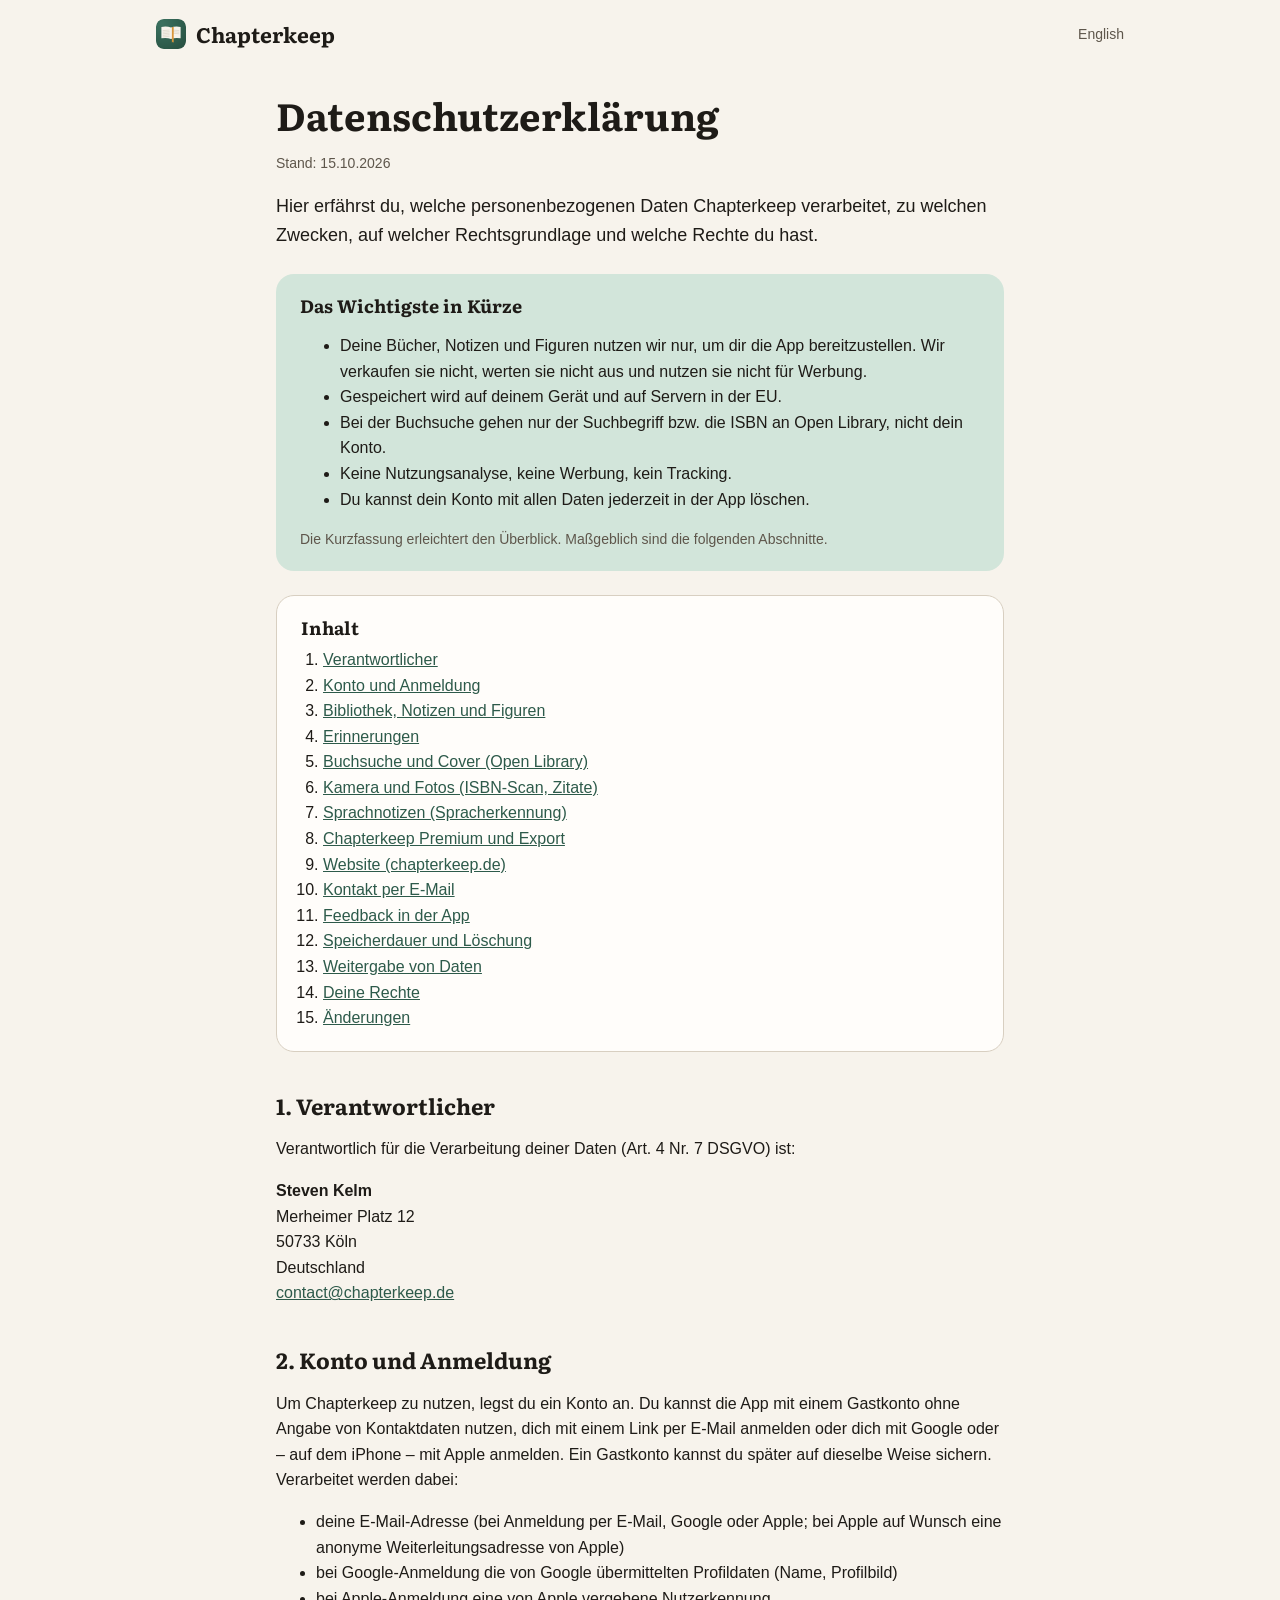
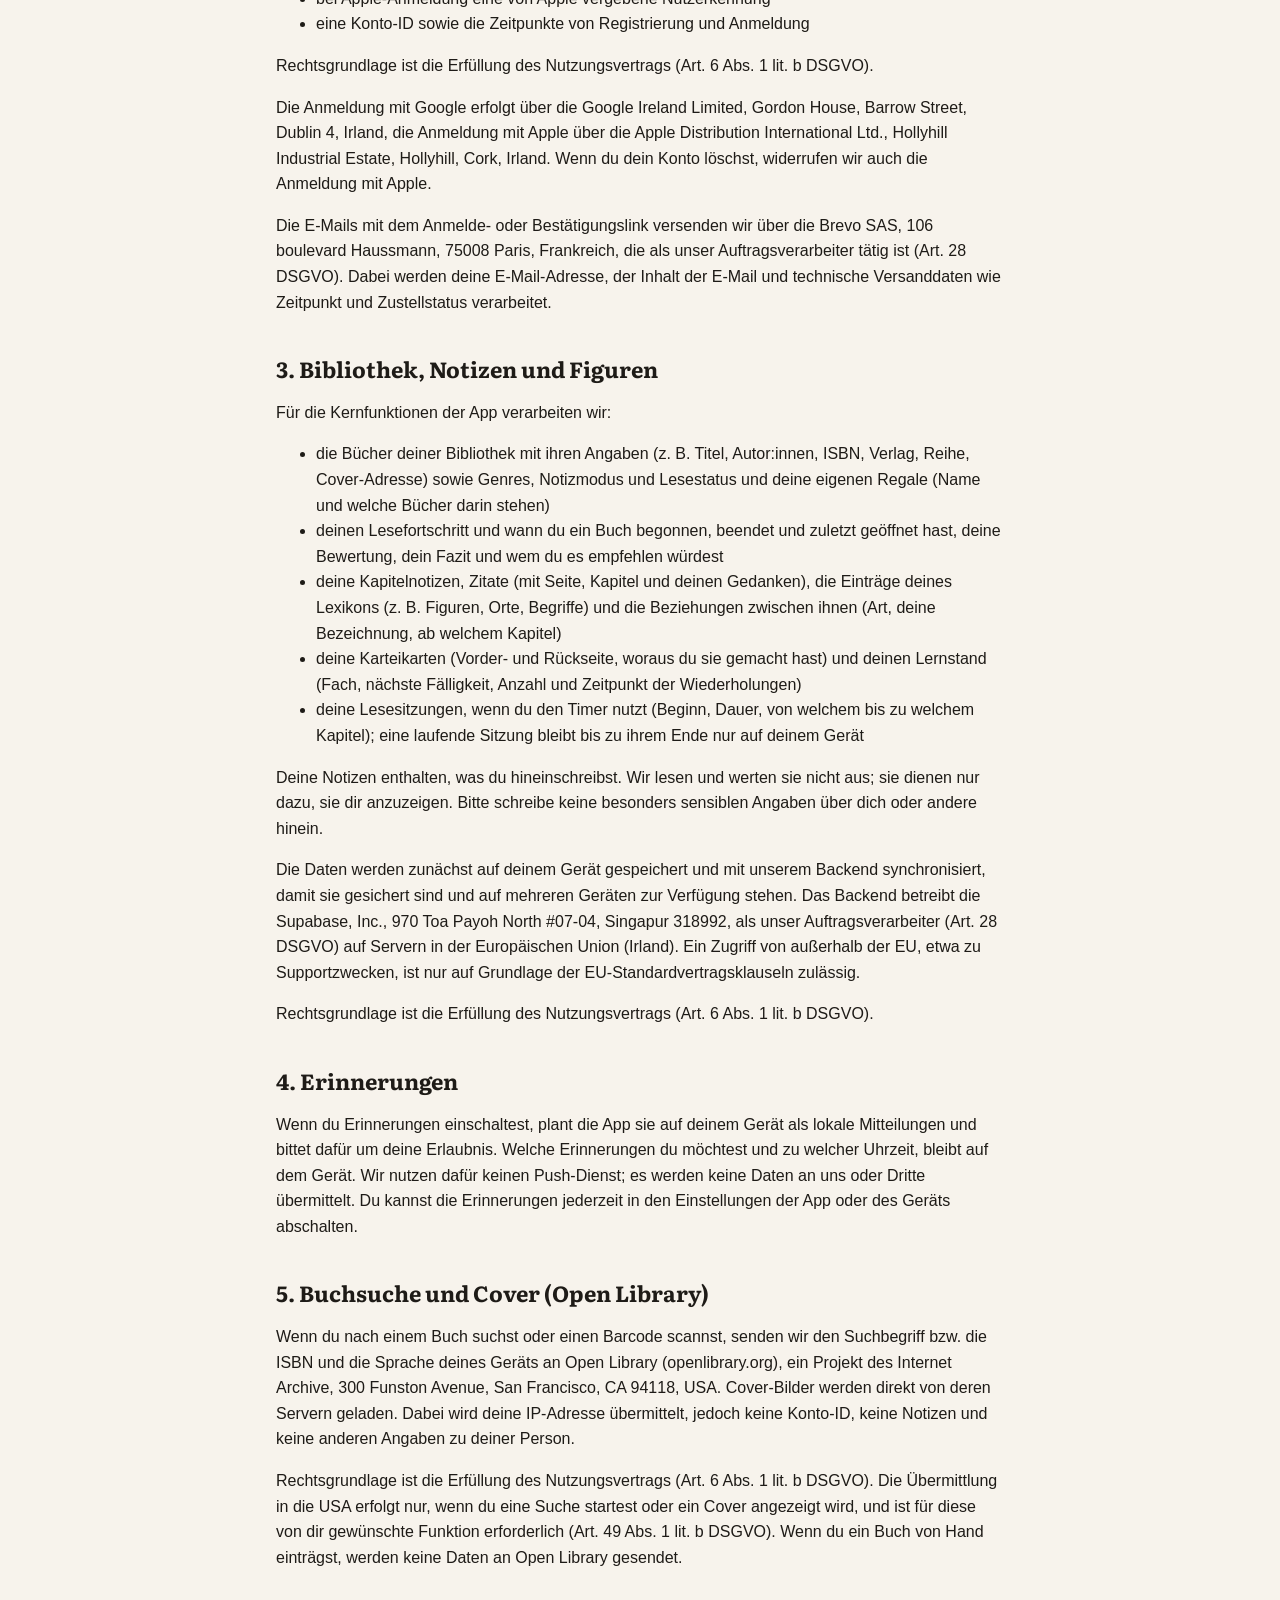
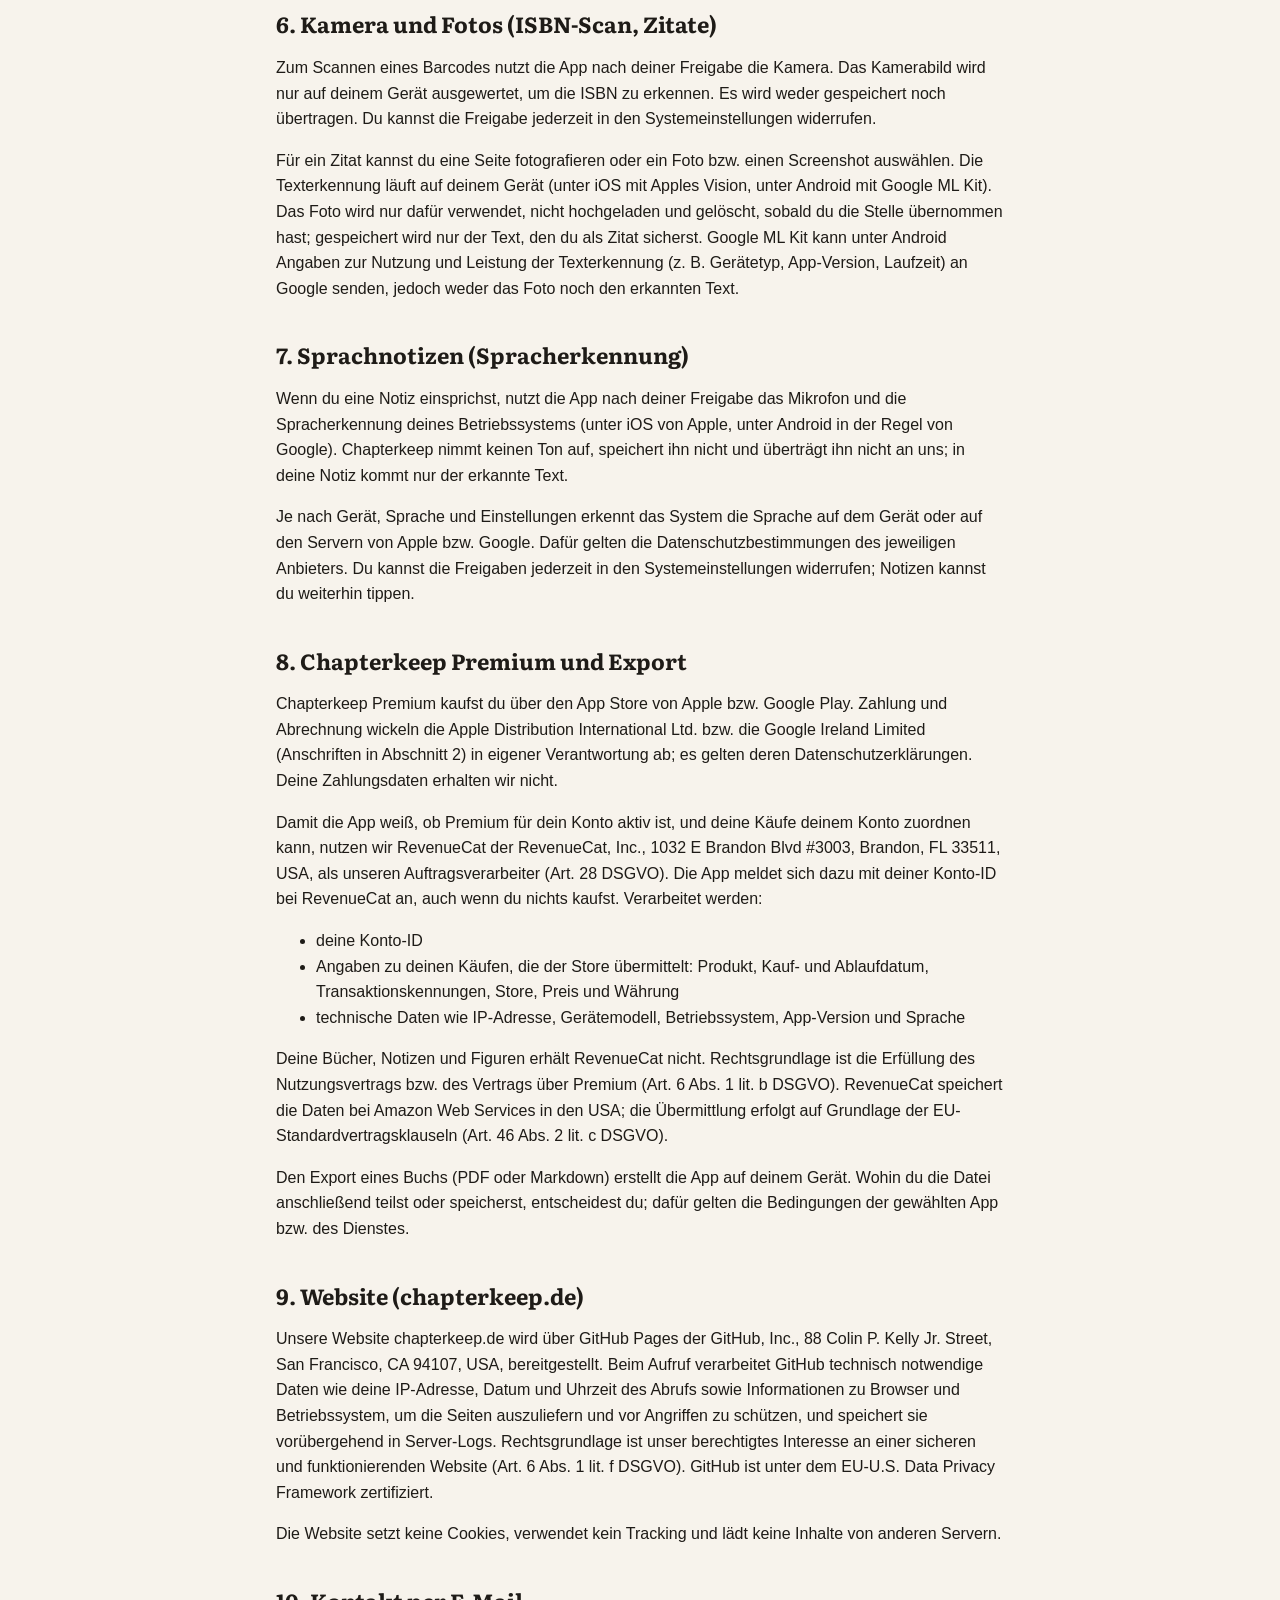
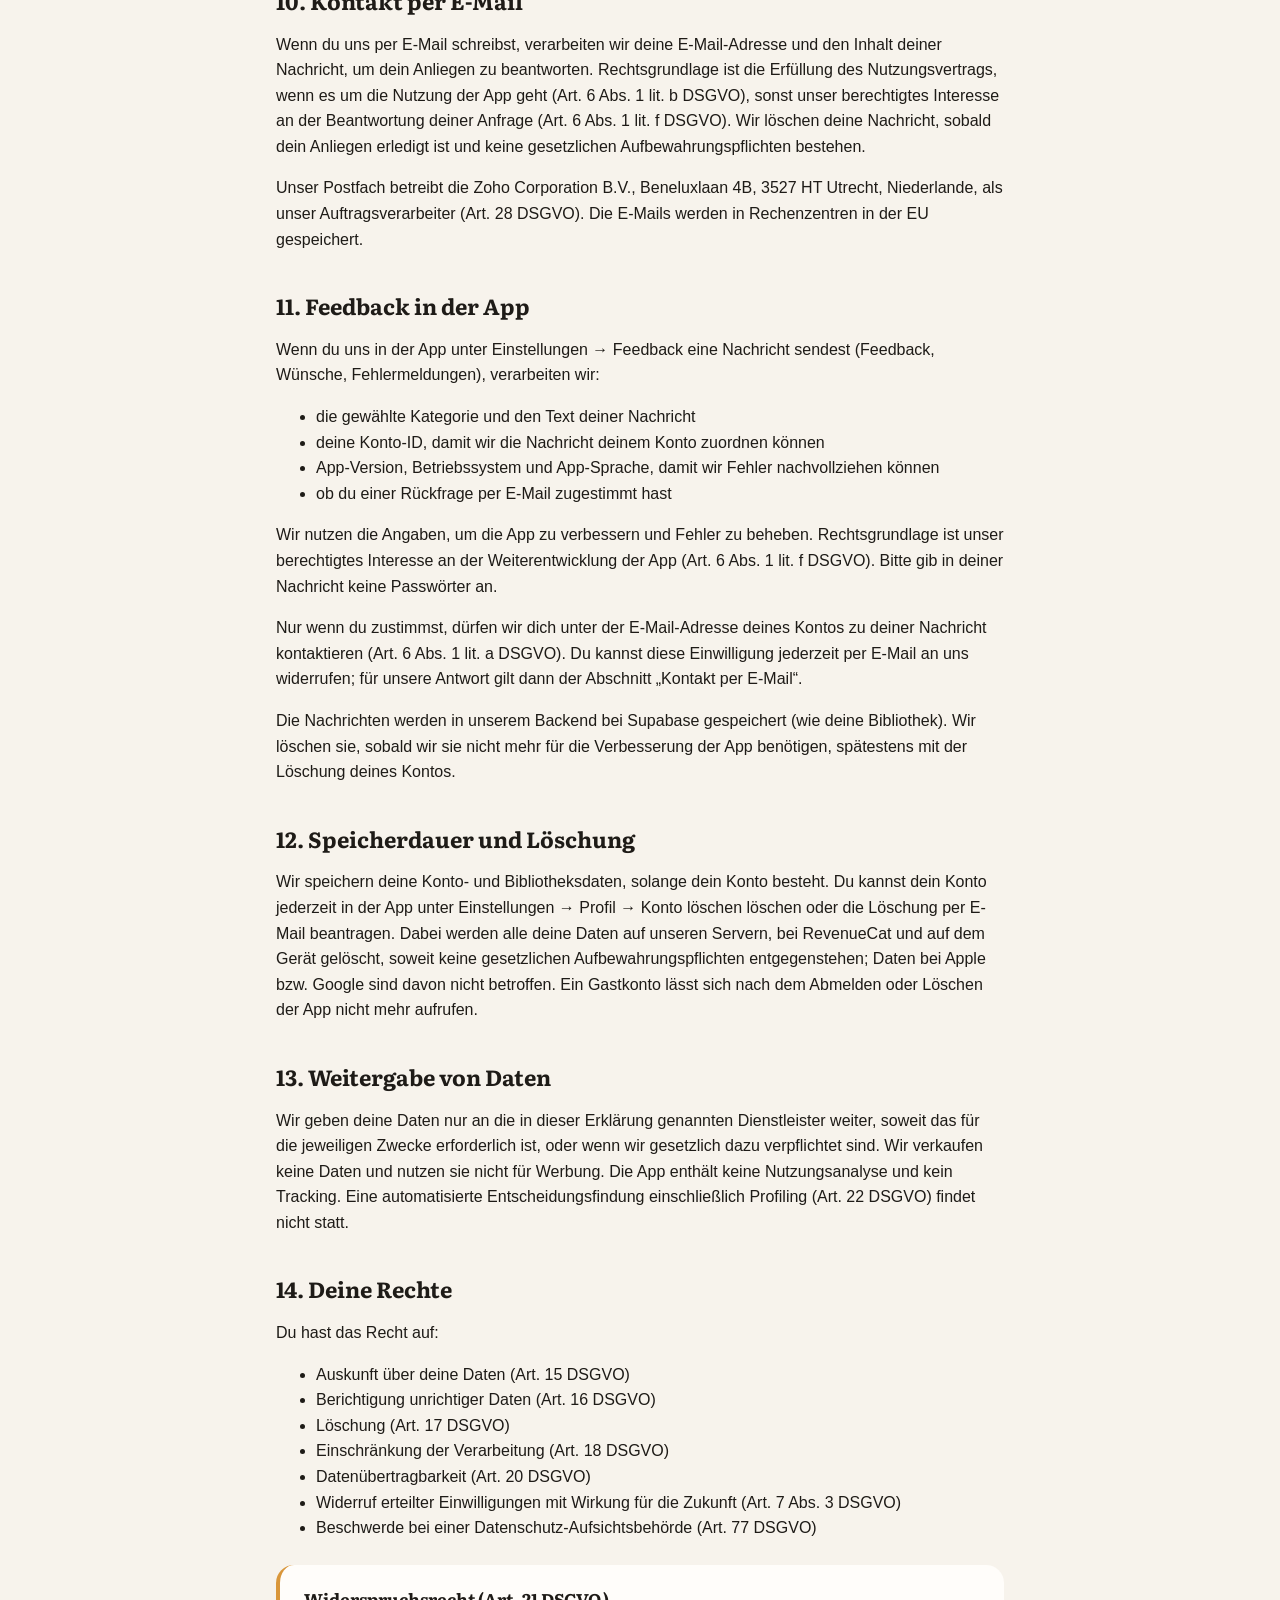
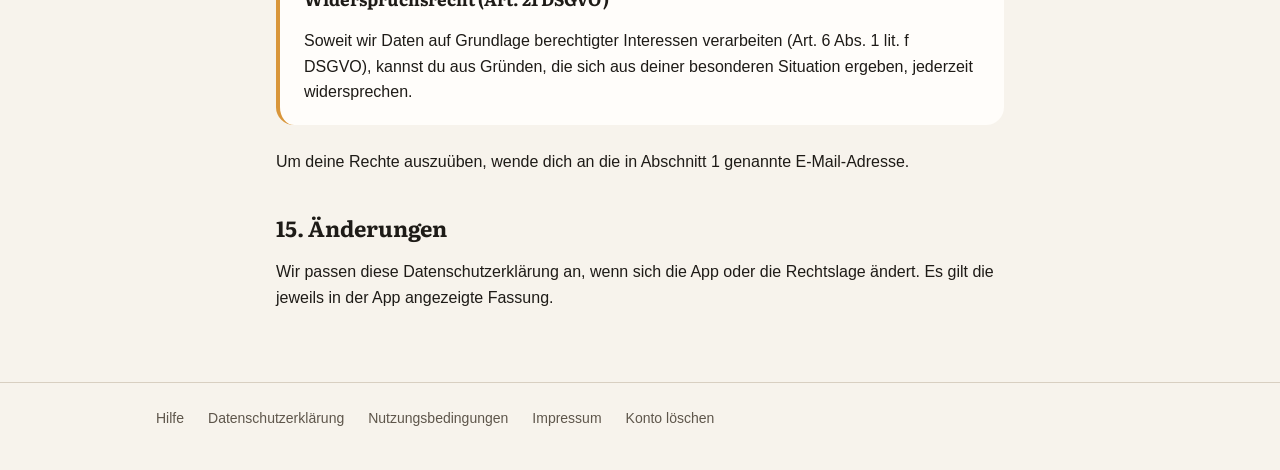
==== datenschutz/index.html @ ab62378e "Add the website of Chapterkeep Landing pages, account deletion pages and a 404 page by hand; help, p" ====
<!doctype html>
<!-- Generated by tool/website/export_legal_pages.dart in the app repo, don't edit. -->
<html lang="de">
<head>
  <meta charset="utf-8">
  <meta name="viewport" content="width=device-width, initial-scale=1">
  <title>Datenschutzerklärung – Chapterkeep</title>
  <link rel="stylesheet" href="/style.css">
  <link rel="icon" href="/favicon.svg" type="image/svg+xml">
  <link rel="apple-touch-icon" href="/img/app-icon.png">
  <link rel="alternate" hreflang="en" href="/en/privacy/">
</head>
<body>
  <header class="site-header">
    <div class="wrap">
      <a class="brand" href="/">Chapterkeep</a>
      <a class="lang" href="/en/privacy/" lang="en">English</a>
    </div>
  </header>
  <main class="wrap legal">
<h1>Datenschutzerklärung</h1>
<p class="updated">Stand: 15.10.2026</p>
<p class="intro">Hier erfährst du, welche personenbezogenen Daten Chapterkeep verarbeitet, zu welchen Zwecken, auf welcher Rechtsgrundlage und welche Rechte du hast.</p>
<aside class="summary">
<h2>Das Wichtigste in Kürze</h2>
<ul><li>Deine Bücher, Notizen und Figuren nutzen wir nur, um dir die App bereitzustellen. Wir verkaufen sie nicht, werten sie nicht aus und nutzen sie nicht für Werbung.</li><li>Gespeichert wird auf deinem Gerät und auf Servern in der EU.</li><li>Bei der Buchsuche gehen nur der Suchbegriff bzw. die ISBN an Open Library, nicht dein Konto.</li><li>Keine Nutzungsanalyse, keine Werbung, kein Tracking.</li><li>Du kannst dein Konto mit allen Daten jederzeit in der App löschen.</li></ul>
<p class="note">Die Kurzfassung erleichtert den Überblick. Maßgeblich sind die folgenden Abschnitte.</p>
</aside>
<nav class="toc">
<h2>Inhalt</h2>
<ol>
<li><a href="#section-1">Verantwortlicher</a></li>
<li><a href="#section-2">Konto und Anmeldung</a></li>
<li><a href="#section-3">Bibliothek, Notizen und Figuren</a></li>
<li><a href="#section-4">Erinnerungen</a></li>
<li><a href="#section-5">Buchsuche und Cover (Open Library)</a></li>
<li><a href="#section-6">Kamera und Fotos (ISBN-Scan, Zitate)</a></li>
<li><a href="#section-7">Sprachnotizen (Spracherkennung)</a></li>
<li><a href="#section-8">Chapterkeep Premium und Export</a></li>
<li><a href="#section-9">Website (chapterkeep.de)</a></li>
<li><a href="#section-10">Kontakt per E-Mail</a></li>
<li><a href="#section-11">Feedback in der App</a></li>
<li><a href="#section-12">Speicherdauer und Löschung</a></li>
<li><a href="#section-13">Weitergabe von Daten</a></li>
<li><a href="#section-14">Deine Rechte</a></li>
<li><a href="#section-15">Änderungen</a></li>
</ol>
</nav>
<section id="section-1">
<h2>1. Verantwortlicher</h2>
<p>Verantwortlich für die Verarbeitung deiner Daten (Art. 4 Nr. 7 DSGVO) ist:</p>
<address class="contact">
<strong>Steven Kelm</strong><br>
Merheimer Platz 12<br>
50733 Köln<br>
Deutschland<br>
<a href="mailto:contact@chapterkeep.de">contact@chapterkeep.de</a>
</address>
</section>
<section id="section-2">
<h2>2. Konto und Anmeldung</h2>
<p>Um Chapterkeep zu nutzen, legst du ein Konto an. Du kannst die App mit einem Gastkonto ohne Angabe von Kontaktdaten nutzen, dich mit einem Link per E-Mail anmelden oder dich mit Google oder – auf dem iPhone – mit Apple anmelden. Ein Gastkonto kannst du später auf dieselbe Weise sichern. Verarbeitet werden dabei:</p>
<ul><li>deine E-Mail-Adresse (bei Anmeldung per E-Mail, Google oder Apple; bei Apple auf Wunsch eine anonyme Weiterleitungsadresse von Apple)</li><li>bei Google-Anmeldung die von Google übermittelten Profildaten (Name, Profilbild)</li><li>bei Apple-Anmeldung eine von Apple vergebene Nutzerkennung</li><li>eine Konto-ID sowie die Zeitpunkte von Registrierung und Anmeldung</li></ul>
<p>Rechtsgrundlage ist die Erfüllung des Nutzungsvertrags (Art. 6 Abs. 1 lit. b DSGVO).</p>
<p>Die Anmeldung mit Google erfolgt über die Google Ireland Limited, Gordon House, Barrow Street, Dublin 4, Irland, die Anmeldung mit Apple über die Apple Distribution International Ltd., Hollyhill Industrial Estate, Hollyhill, Cork, Irland. Wenn du dein Konto löschst, widerrufen wir auch die Anmeldung mit Apple.</p>
<p>Die E-Mails mit dem Anmelde- oder Bestätigungslink versenden wir über die Brevo SAS, 106 boulevard Haussmann, 75008 Paris, Frankreich, die als unser Auftragsverarbeiter tätig ist (Art. 28 DSGVO). Dabei werden deine E-Mail-Adresse, der Inhalt der E-Mail und technische Versanddaten wie Zeitpunkt und Zustellstatus verarbeitet.</p>
</section>
<section id="section-3">
<h2>3. Bibliothek, Notizen und Figuren</h2>
<p>Für die Kernfunktionen der App verarbeiten wir:</p>
<ul><li>die Bücher deiner Bibliothek mit ihren Angaben (z. B. Titel, Autor:innen, ISBN, Verlag, Reihe, Cover-Adresse) sowie Genres, Notizmodus und Lesestatus und deine eigenen Regale (Name und welche Bücher darin stehen)</li><li>deinen Lesefortschritt und wann du ein Buch begonnen, beendet und zuletzt geöffnet hast, deine Bewertung, dein Fazit und wem du es empfehlen würdest</li><li>deine Kapitelnotizen, Zitate (mit Seite, Kapitel und deinen Gedanken), die Einträge deines Lexikons (z. B. Figuren, Orte, Begriffe) und die Beziehungen zwischen ihnen (Art, deine Bezeichnung, ab welchem Kapitel)</li><li>deine Karteikarten (Vorder- und Rückseite, woraus du sie gemacht hast) und deinen Lernstand (Fach, nächste Fälligkeit, Anzahl und Zeitpunkt der Wiederholungen)</li><li>deine Lesesitzungen, wenn du den Timer nutzt (Beginn, Dauer, von welchem bis zu welchem Kapitel); eine laufende Sitzung bleibt bis zu ihrem Ende nur auf deinem Gerät</li></ul>
<p>Deine Notizen enthalten, was du hineinschreibst. Wir lesen und werten sie nicht aus; sie dienen nur dazu, sie dir anzuzeigen. Bitte schreibe keine besonders sensiblen Angaben über dich oder andere hinein.</p>
<p>Die Daten werden zunächst auf deinem Gerät gespeichert und mit unserem Backend synchronisiert, damit sie gesichert sind und auf mehreren Geräten zur Verfügung stehen. Das Backend betreibt die Supabase, Inc., 970 Toa Payoh North #07-04, Singapur 318992, als unser Auftragsverarbeiter (Art. 28 DSGVO) auf Servern in der Europäischen Union (Irland). Ein Zugriff von außerhalb der EU, etwa zu Supportzwecken, ist nur auf Grundlage der EU-Standardvertragsklauseln zulässig.</p>
<p>Rechtsgrundlage ist die Erfüllung des Nutzungsvertrags (Art. 6 Abs. 1 lit. b DSGVO).</p>
</section>
<section id="section-4">
<h2>4. Erinnerungen</h2>
<p>Wenn du Erinnerungen einschaltest, plant die App sie auf deinem Gerät als lokale Mitteilungen und bittet dafür um deine Erlaubnis. Welche Erinnerungen du möchtest und zu welcher Uhrzeit, bleibt auf dem Gerät. Wir nutzen dafür keinen Push-Dienst; es werden keine Daten an uns oder Dritte übermittelt. Du kannst die Erinnerungen jederzeit in den Einstellungen der App oder des Geräts abschalten.</p>
</section>
<section id="section-5">
<h2>5. Buchsuche und Cover (Open Library)</h2>
<p>Wenn du nach einem Buch suchst oder einen Barcode scannst, senden wir den Suchbegriff bzw. die ISBN und die Sprache deines Geräts an Open Library (openlibrary.org), ein Projekt des Internet Archive, 300 Funston Avenue, San Francisco, CA 94118, USA. Cover-Bilder werden direkt von deren Servern geladen. Dabei wird deine IP-Adresse übermittelt, jedoch keine Konto-ID, keine Notizen und keine anderen Angaben zu deiner Person.</p>
<p>Rechtsgrundlage ist die Erfüllung des Nutzungsvertrags (Art. 6 Abs. 1 lit. b DSGVO). Die Übermittlung in die USA erfolgt nur, wenn du eine Suche startest oder ein Cover angezeigt wird, und ist für diese von dir gewünschte Funktion erforderlich (Art. 49 Abs. 1 lit. b DSGVO). Wenn du ein Buch von Hand einträgst, werden keine Daten an Open Library gesendet.</p>
</section>
<section id="section-6">
<h2>6. Kamera und Fotos (ISBN-Scan, Zitate)</h2>
<p>Zum Scannen eines Barcodes nutzt die App nach deiner Freigabe die Kamera. Das Kamerabild wird nur auf deinem Gerät ausgewertet, um die ISBN zu erkennen. Es wird weder gespeichert noch übertragen. Du kannst die Freigabe jederzeit in den Systemeinstellungen widerrufen.</p>
<p>Für ein Zitat kannst du eine Seite fotografieren oder ein Foto bzw. einen Screenshot auswählen. Die Texterkennung läuft auf deinem Gerät (unter iOS mit Apples Vision, unter Android mit Google ML Kit). Das Foto wird nur dafür verwendet, nicht hochgeladen und gelöscht, sobald du die Stelle übernommen hast; gespeichert wird nur der Text, den du als Zitat sicherst. Google ML Kit kann unter Android Angaben zur Nutzung und Leistung der Texterkennung (z. B. Gerätetyp, App-Version, Laufzeit) an Google senden, jedoch weder das Foto noch den erkannten Text.</p>
</section>
<section id="section-7">
<h2>7. Sprachnotizen (Spracherkennung)</h2>
<p>Wenn du eine Notiz einsprichst, nutzt die App nach deiner Freigabe das Mikrofon und die Spracherkennung deines Betriebssystems (unter iOS von Apple, unter Android in der Regel von Google). Chapterkeep nimmt keinen Ton auf, speichert ihn nicht und überträgt ihn nicht an uns; in deine Notiz kommt nur der erkannte Text.</p>
<p>Je nach Gerät, Sprache und Einstellungen erkennt das System die Sprache auf dem Gerät oder auf den Servern von Apple bzw. Google. Dafür gelten die Datenschutzbestimmungen des jeweiligen Anbieters. Du kannst die Freigaben jederzeit in den Systemeinstellungen widerrufen; Notizen kannst du weiterhin tippen.</p>
</section>
<section id="section-8">
<h2>8. Chapterkeep Premium und Export</h2>
<p>Chapterkeep Premium kaufst du über den App Store von Apple bzw. Google Play. Zahlung und Abrechnung wickeln die Apple Distribution International Ltd. bzw. die Google Ireland Limited (Anschriften in Abschnitt 2) in eigener Verantwortung ab; es gelten deren Datenschutzerklärungen. Deine Zahlungsdaten erhalten wir nicht.</p>
<p>Damit die App weiß, ob Premium für dein Konto aktiv ist, und deine Käufe deinem Konto zuordnen kann, nutzen wir RevenueCat der RevenueCat, Inc., 1032 E Brandon Blvd #3003, Brandon, FL 33511, USA, als unseren Auftragsverarbeiter (Art. 28 DSGVO). Die App meldet sich dazu mit deiner Konto-ID bei RevenueCat an, auch wenn du nichts kaufst. Verarbeitet werden:</p>
<ul><li>deine Konto-ID</li><li>Angaben zu deinen Käufen, die der Store übermittelt: Produkt, Kauf- und Ablaufdatum, Transaktionskennungen, Store, Preis und Währung</li><li>technische Daten wie IP-Adresse, Gerätemodell, Betriebssystem, App-Version und Sprache</li></ul>
<p>Deine Bücher, Notizen und Figuren erhält RevenueCat nicht. Rechtsgrundlage ist die Erfüllung des Nutzungsvertrags bzw. des Vertrags über Premium (Art. 6 Abs. 1 lit. b DSGVO). RevenueCat speichert die Daten bei Amazon Web Services in den USA; die Übermittlung erfolgt auf Grundlage der EU-Standardvertragsklauseln (Art. 46 Abs. 2 lit. c DSGVO).</p>
<p>Den Export eines Buchs (PDF oder Markdown) erstellt die App auf deinem Gerät. Wohin du die Datei anschließend teilst oder speicherst, entscheidest du; dafür gelten die Bedingungen der gewählten App bzw. des Dienstes.</p>
</section>
<section id="section-9">
<h2>9. Website (chapterkeep.de)</h2>
<p>Unsere Website chapterkeep.de wird über GitHub Pages der GitHub, Inc., 88 Colin P. Kelly Jr. Street, San Francisco, CA 94107, USA, bereitgestellt. Beim Aufruf verarbeitet GitHub technisch notwendige Daten wie deine IP-Adresse, Datum und Uhrzeit des Abrufs sowie Informationen zu Browser und Betriebssystem, um die Seiten auszuliefern und vor Angriffen zu schützen, und speichert sie vorübergehend in Server-Logs. Rechtsgrundlage ist unser berechtigtes Interesse an einer sicheren und funktionierenden Website (Art. 6 Abs. 1 lit. f DSGVO). GitHub ist unter dem EU-U.S. Data Privacy Framework zertifiziert.</p>
<p>Die Website setzt keine Cookies, verwendet kein Tracking und lädt keine Inhalte von anderen Servern.</p>
</section>
<section id="section-10">
<h2>10. Kontakt per E-Mail</h2>
<p>Wenn du uns per E-Mail schreibst, verarbeiten wir deine E-Mail-Adresse und den Inhalt deiner Nachricht, um dein Anliegen zu beantworten. Rechtsgrundlage ist die Erfüllung des Nutzungsvertrags, wenn es um die Nutzung der App geht (Art. 6 Abs. 1 lit. b DSGVO), sonst unser berechtigtes Interesse an der Beantwortung deiner Anfrage (Art. 6 Abs. 1 lit. f DSGVO). Wir löschen deine Nachricht, sobald dein Anliegen erledigt ist und keine gesetzlichen Aufbewahrungspflichten bestehen.</p>
<p>Unser Postfach betreibt die Zoho Corporation B.V., Beneluxlaan 4B, 3527 HT Utrecht, Niederlande, als unser Auftragsverarbeiter (Art. 28 DSGVO). Die E-Mails werden in Rechenzentren in der EU gespeichert.</p>
</section>
<section id="section-11">
<h2>11. Feedback in der App</h2>
<p>Wenn du uns in der App unter Einstellungen → Feedback eine Nachricht sendest (Feedback, Wünsche, Fehlermeldungen), verarbeiten wir:</p>
<ul><li>die gewählte Kategorie und den Text deiner Nachricht</li><li>deine Konto-ID, damit wir die Nachricht deinem Konto zuordnen können</li><li>App-Version, Betriebssystem und App-Sprache, damit wir Fehler nachvollziehen können</li><li>ob du einer Rückfrage per E-Mail zugestimmt hast</li></ul>
<p>Wir nutzen die Angaben, um die App zu verbessern und Fehler zu beheben. Rechtsgrundlage ist unser berechtigtes Interesse an der Weiterentwicklung der App (Art. 6 Abs. 1 lit. f DSGVO). Bitte gib in deiner Nachricht keine Passwörter an.</p>
<p>Nur wenn du zustimmst, dürfen wir dich unter der E-Mail-Adresse deines Kontos zu deiner Nachricht kontaktieren (Art. 6 Abs. 1 lit. a DSGVO). Du kannst diese Einwilligung jederzeit per E-Mail an uns widerrufen; für unsere Antwort gilt dann der Abschnitt „Kontakt per E-Mail“.</p>
<p>Die Nachrichten werden in unserem Backend bei Supabase gespeichert (wie deine Bibliothek). Wir löschen sie, sobald wir sie nicht mehr für die Verbesserung der App benötigen, spätestens mit der Löschung deines Kontos.</p>
</section>
<section id="section-12">
<h2>12. Speicherdauer und Löschung</h2>
<p>Wir speichern deine Konto- und Bibliotheksdaten, solange dein Konto besteht. Du kannst dein Konto jederzeit in der App unter Einstellungen → Profil → Konto löschen löschen oder die Löschung per E-Mail beantragen. Dabei werden alle deine Daten auf unseren Servern, bei RevenueCat und auf dem Gerät gelöscht, soweit keine gesetzlichen Aufbewahrungspflichten entgegenstehen; Daten bei Apple bzw. Google sind davon nicht betroffen. Ein Gastkonto lässt sich nach dem Abmelden oder Löschen der App nicht mehr aufrufen.</p>
</section>
<section id="section-13">
<h2>13. Weitergabe von Daten</h2>
<p>Wir geben deine Daten nur an die in dieser Erklärung genannten Dienstleister weiter, soweit das für die jeweiligen Zwecke erforderlich ist, oder wenn wir gesetzlich dazu verpflichtet sind. Wir verkaufen keine Daten und nutzen sie nicht für Werbung. Die App enthält keine Nutzungsanalyse und kein Tracking. Eine automatisierte Entscheidungsfindung einschließlich Profiling (Art. 22 DSGVO) findet nicht statt.</p>
</section>
<section id="section-14">
<h2>14. Deine Rechte</h2>
<p>Du hast das Recht auf:</p>
<ul><li>Auskunft über deine Daten (Art. 15 DSGVO)</li><li>Berichtigung unrichtiger Daten (Art. 16 DSGVO)</li><li>Löschung (Art. 17 DSGVO)</li><li>Einschränkung der Verarbeitung (Art. 18 DSGVO)</li><li>Datenübertragbarkeit (Art. 20 DSGVO)</li><li>Widerruf erteilter Einwilligungen mit Wirkung für die Zukunft (Art. 7 Abs. 3 DSGVO)</li><li>Beschwerde bei einer Datenschutz-Aufsichtsbehörde (Art. 77 DSGVO)</li></ul>
<div class="notice"><h3>Widerspruchsrecht (Art. 21 DSGVO)</h3><p>Soweit wir Daten auf Grundlage berechtigter Interessen verarbeiten (Art. 6 Abs. 1 lit. f DSGVO), kannst du aus Gründen, die sich aus deiner besonderen Situation ergeben, jederzeit widersprechen.</p></div>
<p>Um deine Rechte auszuüben, wende dich an die in Abschnitt 1 genannte E-Mail-Adresse.</p>
</section>
<section id="section-15">
<h2>15. Änderungen</h2>
<p>Wir passen diese Datenschutzerklärung an, wenn sich die App oder die Rechtslage ändert. Es gilt die jeweils in der App angezeigte Fassung.</p>
</section>
  </main>
  <footer class="site-footer">
    <div class="wrap">
      <a href="/hilfe/">Hilfe</a>
      <a href="/datenschutz/">Datenschutzerklärung</a>
      <a href="/nutzungsbedingungen/">Nutzungsbedingungen</a>
      <a href="/impressum/">Impressum</a>
      <a href="/konto-loeschen/">Konto löschen</a>
    </div>
  </footer>
</body>
</html>
---- style.css ----
/* Paper and ink, a bookcloth green and the ochre of a ribbon bookmark:
   the colors of the app (lib/shared/colors.dart in the app repo). */

@font-face {
  font-family: "Literata";
  src: url("/fonts/Literata-Bold.ttf") format("truetype");
  font-weight: 700;
  font-style: normal;
  font-display: swap;
}

:root {
  --bg: #f7f3ec;
  --surface: #fffdfa;
  --surface-low: #f2ede4;
  --text: #1e1b17;
  --muted: #5e564b;
  --border: #d8cfc1;
  --accent: #2d5a4a;
  --accent-soft: #d2e5da;
  --on-accent: #ffffff;
  --ribbon: #d9963a;
  --ochre: #9a6118;
  --ochre-soft: #f4dfbd;
  --line: #e0d8cb;
  --radius: 18px;
  --serif: "Literata", Georgia, "Times New Roman", serif;
  color-scheme: light;
}

@media (prefers-color-scheme: dark) {
  :root {
    --bg: #161412;
    --surface: #221f1b;
    --surface-low: #1d1a17;
    --text: #ede6da;
    --muted: #b6ac9e;
    --border: #3f3933;
    --accent: #96c9b3;
    --accent-soft: #244a3c;
    --on-accent: #0f3326;
    --ribbon: #d9963a;
    --ochre: #e6b470;
    --ochre-soft: #5c3f14;
    --line: #35302a;
    color-scheme: dark;
  }
}

* {
  box-sizing: border-box;
}

html {
  -webkit-text-size-adjust: 100%;
}

body {
  margin: 0;
  background: var(--bg);
  color: var(--text);
  font-family: -apple-system, BlinkMacSystemFont, "Segoe UI", Roboto, Helvetica, Arial, sans-serif;
  font-size: 16px;
  line-height: 1.6;
}

h1,
h2,
h3 {
  font-family: var(--serif);
  font-weight: 700;
}

a {
  color: var(--accent);
}

.wrap {
  width: 100%;
  max-width: 1000px;
  margin: 0 auto;
  padding: 0 16px;
}

/* Header and footer */

.site-header .wrap {
  display: flex;
  align-items: center;
  justify-content: space-between;
  height: 68px;
}

.brand {
  display: inline-flex;
  align-items: center;
  gap: 10px;
  color: var(--text);
  font-family: var(--serif);
  font-size: 21px;
  font-weight: 700;
  text-decoration: none;
}

.brand::before {
  content: "";
  width: 30px;
  height: 30px;
  border-radius: 8px;
  background: url("/favicon.svg") center / cover;
}

.lang {
  color: var(--muted);
  font-size: 14px;
  text-decoration: none;
}

.lang:hover {
  color: var(--text);
}

.site-footer {
  margin-top: 72px;
  padding: 24px 0 40px;
  border-top: 1px solid var(--border);
}

.site-footer .wrap {
  display: flex;
  flex-wrap: wrap;
  gap: 8px 24px;
}

.site-footer a {
  color: var(--muted);
  font-size: 14px;
  text-decoration: none;
}

.site-footer a:hover {
  color: var(--text);
}

/* Landing page */

.hero {
  display: grid;
  grid-template-columns: minmax(0, 1.1fr) minmax(0, 0.9fr);
  gap: 48px;
  align-items: center;
  padding: 48px 0 24px;
}

.hero h1 {
  margin: 0 0 16px;
  font-size: clamp(34px, 6vw, 52px);
  line-height: 1.1;
  letter-spacing: -0.015em;
}

.hero h1 em {
  color: var(--accent);
  font-style: normal;
}

.hero .lead {
  margin: 0;
  max-width: 520px;
  color: var(--muted);
  font-size: 18px;
}

.store {
  display: flex;
  flex-wrap: wrap;
  align-items: center;
  gap: 12px 16px;
  margin-top: 28px;
}

.store-badge img {
  display: block;
  width: 150px;
  height: auto;
}

.store-note {
  display: inline-block;
  padding: 8px 14px;
  border-radius: 999px;
  background: var(--ochre-soft);
  color: var(--text);
  font-size: 14px;
  font-weight: 600;
}

/* A note on a page, drawn from the theme colors instead of a screenshot */

.page {
  position: relative;
  margin: 0;
  padding: 28px 28px 32px;
  border: 1px solid var(--border);
  border-radius: 6px 18px 18px 6px;
  background:
    linear-gradient(90deg, rgba(0, 0, 0, 0.06), transparent 18px),
    var(--surface);
  box-shadow: 0 18px 40px -24px rgba(30, 27, 23, 0.45);
  transform: rotate(1.2deg);
}

.page::after {
  content: "";
  position: absolute;
  top: -1px;
  right: 40px;
  width: 22px;
  height: 92px;
  background: var(--ribbon);
  clip-path: polygon(0 0, 100% 0, 100% 100%, 50% 84%, 0 100%);
}

.page .chapter {
  margin: 0 0 4px;
  color: var(--ochre);
  font-size: 13px;
  font-weight: 700;
  letter-spacing: 0.08em;
  text-transform: uppercase;
}

.page h2 {
  margin: 0 0 12px;
  font-size: 22px;
  line-height: 1.25;
}

.page p {
  margin: 0;
  background: repeating-linear-gradient(transparent 0 31px, var(--line) 31px 32px);
  font-family: Georgia, "Times New Roman", serif;
  font-size: 17px;
  line-height: 32px;
}

.page mark {
  padding: 0 2px;
  background: var(--ochre-soft);
  color: inherit;
}

.chips {
  display: flex;
  flex-wrap: wrap;
  gap: 8px;
  margin: 18px 0 0;
  padding: 0;
  list-style: none;
}

.chips li {
  padding: 4px 12px;
  border-radius: 999px;
  background: var(--accent-soft);
  font-size: 13px;
  font-weight: 600;
}

/* Features */

.features {
  display: grid;
  grid-template-columns: repeat(auto-fit, minmax(260px, 1fr));
  gap: 16px;
  margin-top: 56px;
  padding: 0;
  list-style: none;
}

.feature {
  padding: 24px;
  border: 1px solid var(--border);
  border-radius: var(--radius);
  background: var(--surface);
}

.feature .icon {
  display: grid;
  place-items: center;
  width: 44px;
  height: 44px;
  margin-bottom: 14px;
  border-radius: 12px;
  background: var(--accent-soft);
  color: var(--accent);
}

.feature svg {
  width: 24px;
  height: 24px;
}

.feature h2 {
  margin: 0 0 6px;
  font-size: 19px;
  line-height: 1.3;
}

.feature p {
  margin: 0;
  color: var(--muted);
  font-size: 15px;
}

.closing {
  margin: 56px auto 0;
  max-width: 620px;
  text-align: center;
}

.closing h2 {
  margin: 0 0 8px;
  font-size: clamp(24px, 4vw, 30px);
  line-height: 1.2;
}

.closing p {
  margin: 0;
  color: var(--muted);
}

@media (max-width: 760px) {
  .hero {
    grid-template-columns: 1fr;
    gap: 36px;
    padding-top: 24px;
  }

  .page {
    transform: none;
  }
}

/* Legal pages, help and account deletion */

.legal {
  max-width: 760px;
  padding-top: 24px;
}

.legal h1 {
  margin: 0 0 4px;
  font-size: clamp(28px, 5vw, 38px);
  line-height: 1.2;
}

.legal h2 {
  margin: 40px 0 8px;
  font-size: 22px;
  line-height: 1.3;
}

.legal h3 {
  margin: 24px 0 4px;
  font-size: 17px;
}

.legal p,
.legal li {
  overflow-wrap: anywhere;
}

.updated {
  color: var(--muted);
  font-size: 14px;
}

.intro {
  font-size: 18px;
}

.summary,
.toc,
.notice {
  margin: 24px 0;
  padding: 20px 24px;
  border-radius: var(--radius);
}

.summary {
  background: var(--accent-soft);
}

.summary h2,
.toc h2 {
  margin-top: 0;
  font-size: 18px;
}

.summary .note {
  margin: 12px 0 0;
  color: var(--muted);
  font-size: 14px;
}

.toc {
  border: 1px solid var(--border);
  background: var(--surface);
}

.toc ol {
  margin: 0;
  padding-left: 22px;
}

.notice {
  border-left: 4px solid var(--ribbon);
  background: var(--surface);
}

.notice h3 {
  margin-top: 0;
}

.notice p:last-child {
  margin-bottom: 0;
}

.contact {
  margin: 12px 0;
  font-style: normal;
}

.contact-list dt {
  margin-top: 8px;
  color: var(--muted);
  font-size: 14px;
}

.contact-list dd {
  margin: 0;
}

.faq {
  margin: 8px 0;
  border: 1px solid var(--border);
  border-radius: 14px;
  background: var(--surface);
}

.faq summary {
  padding: 14px 18px;
  font-weight: 600;
  cursor: pointer;
}

.faq[open] summary {
  border-bottom: 1px solid var(--border);
}

.faq p {
  margin: 12px 18px;
}

section {
  scroll-margin-top: 16px;
}
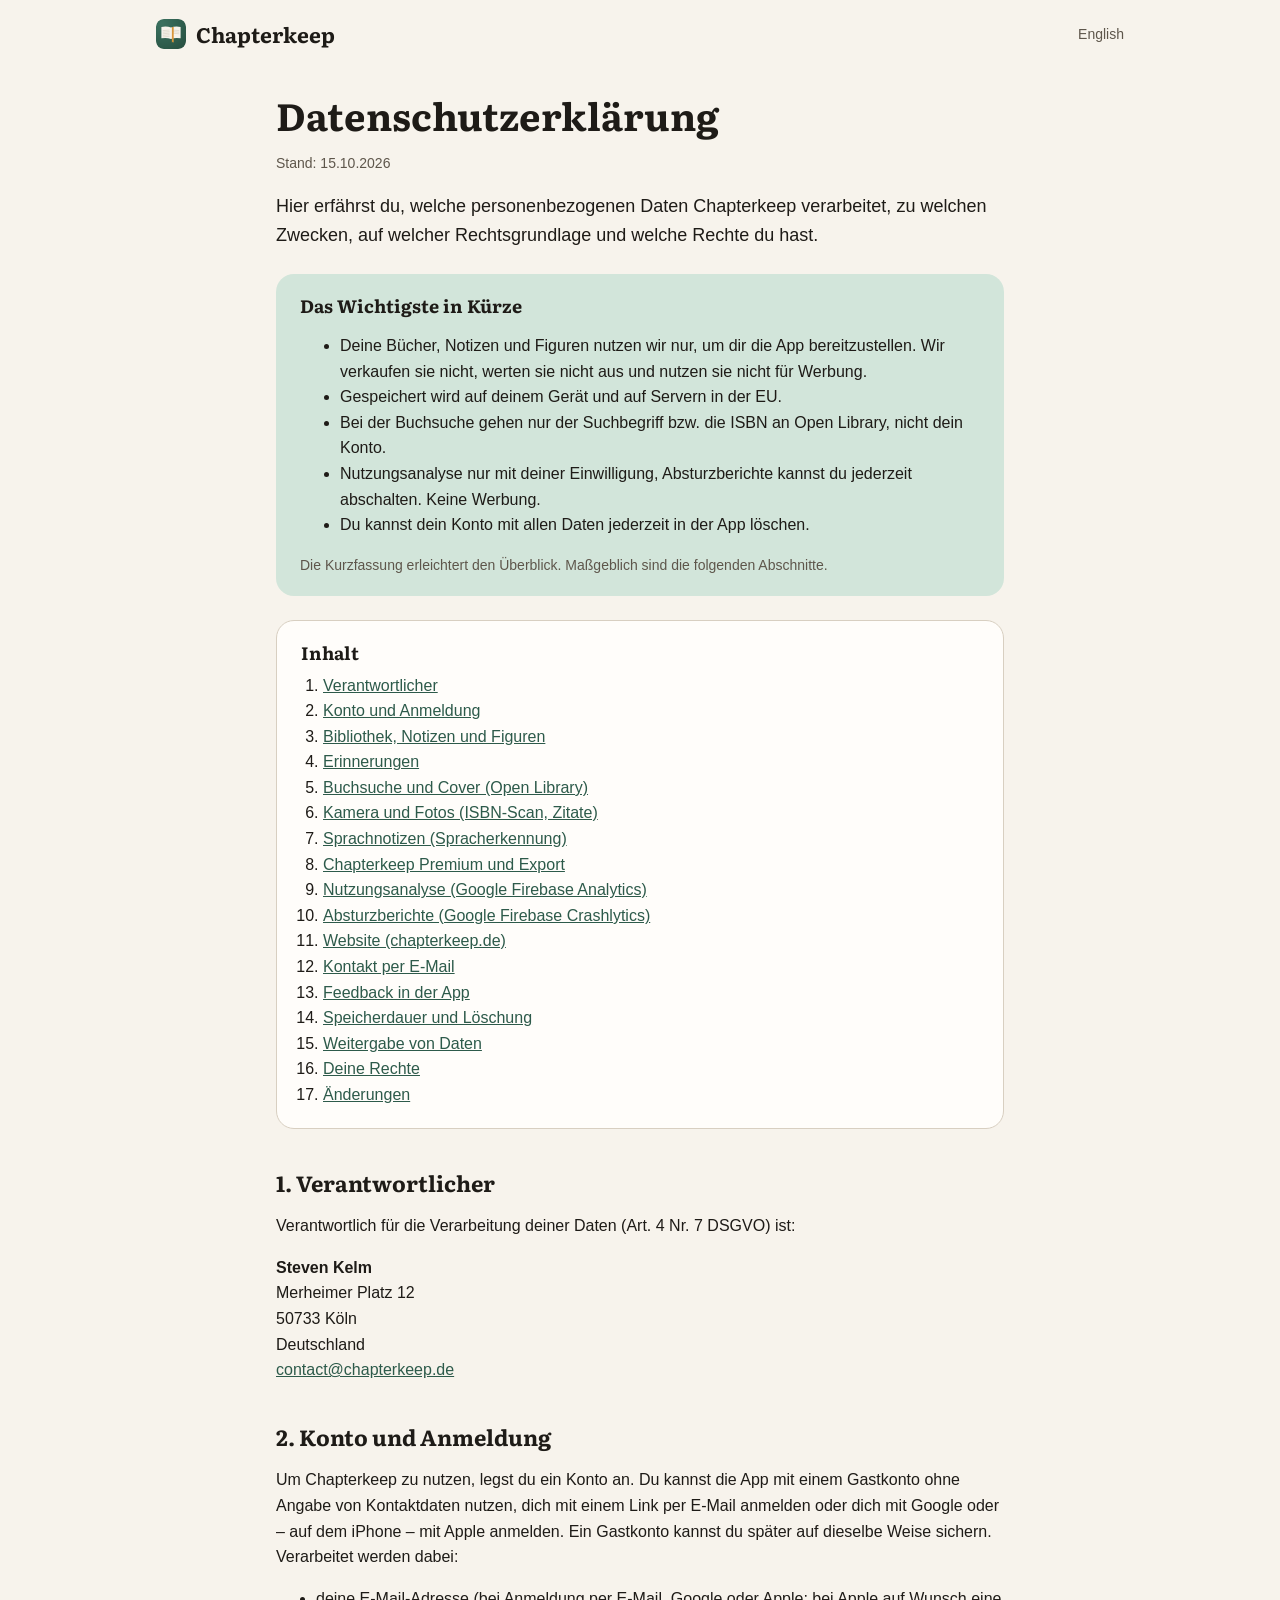
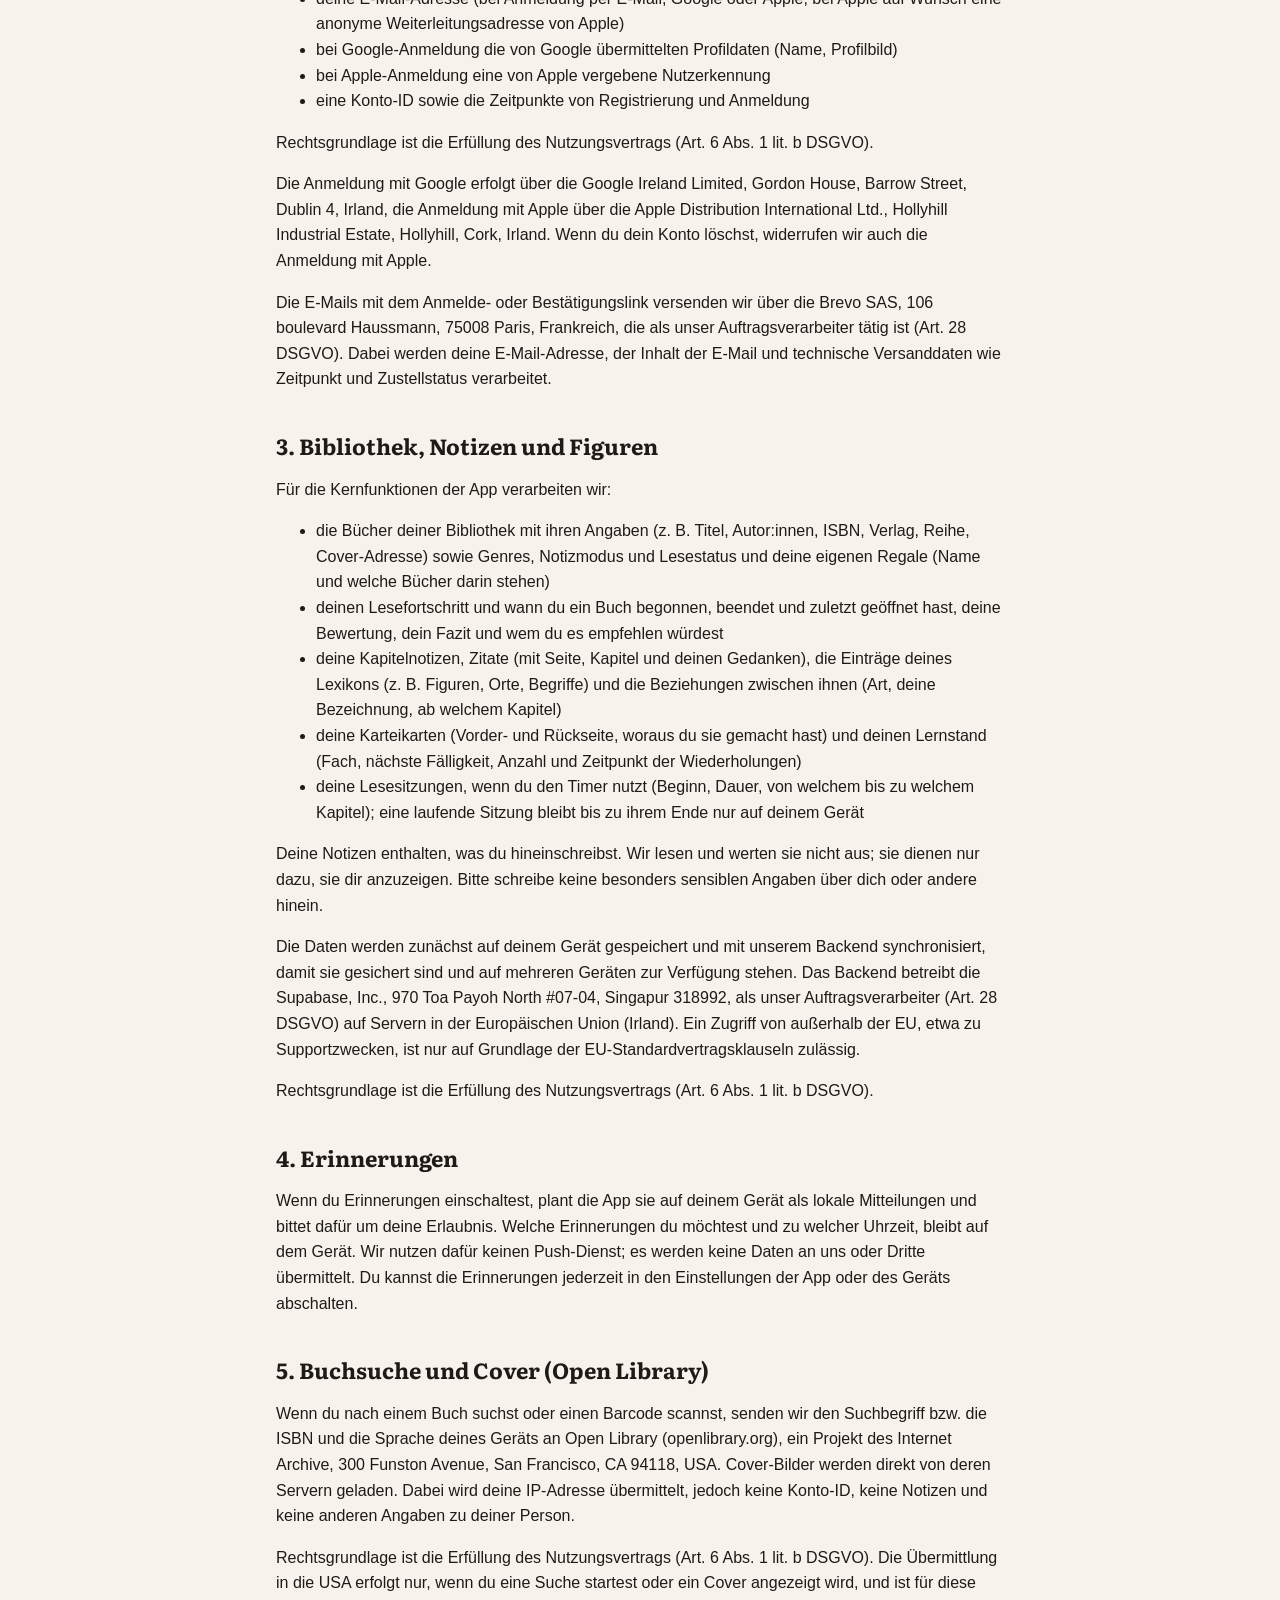
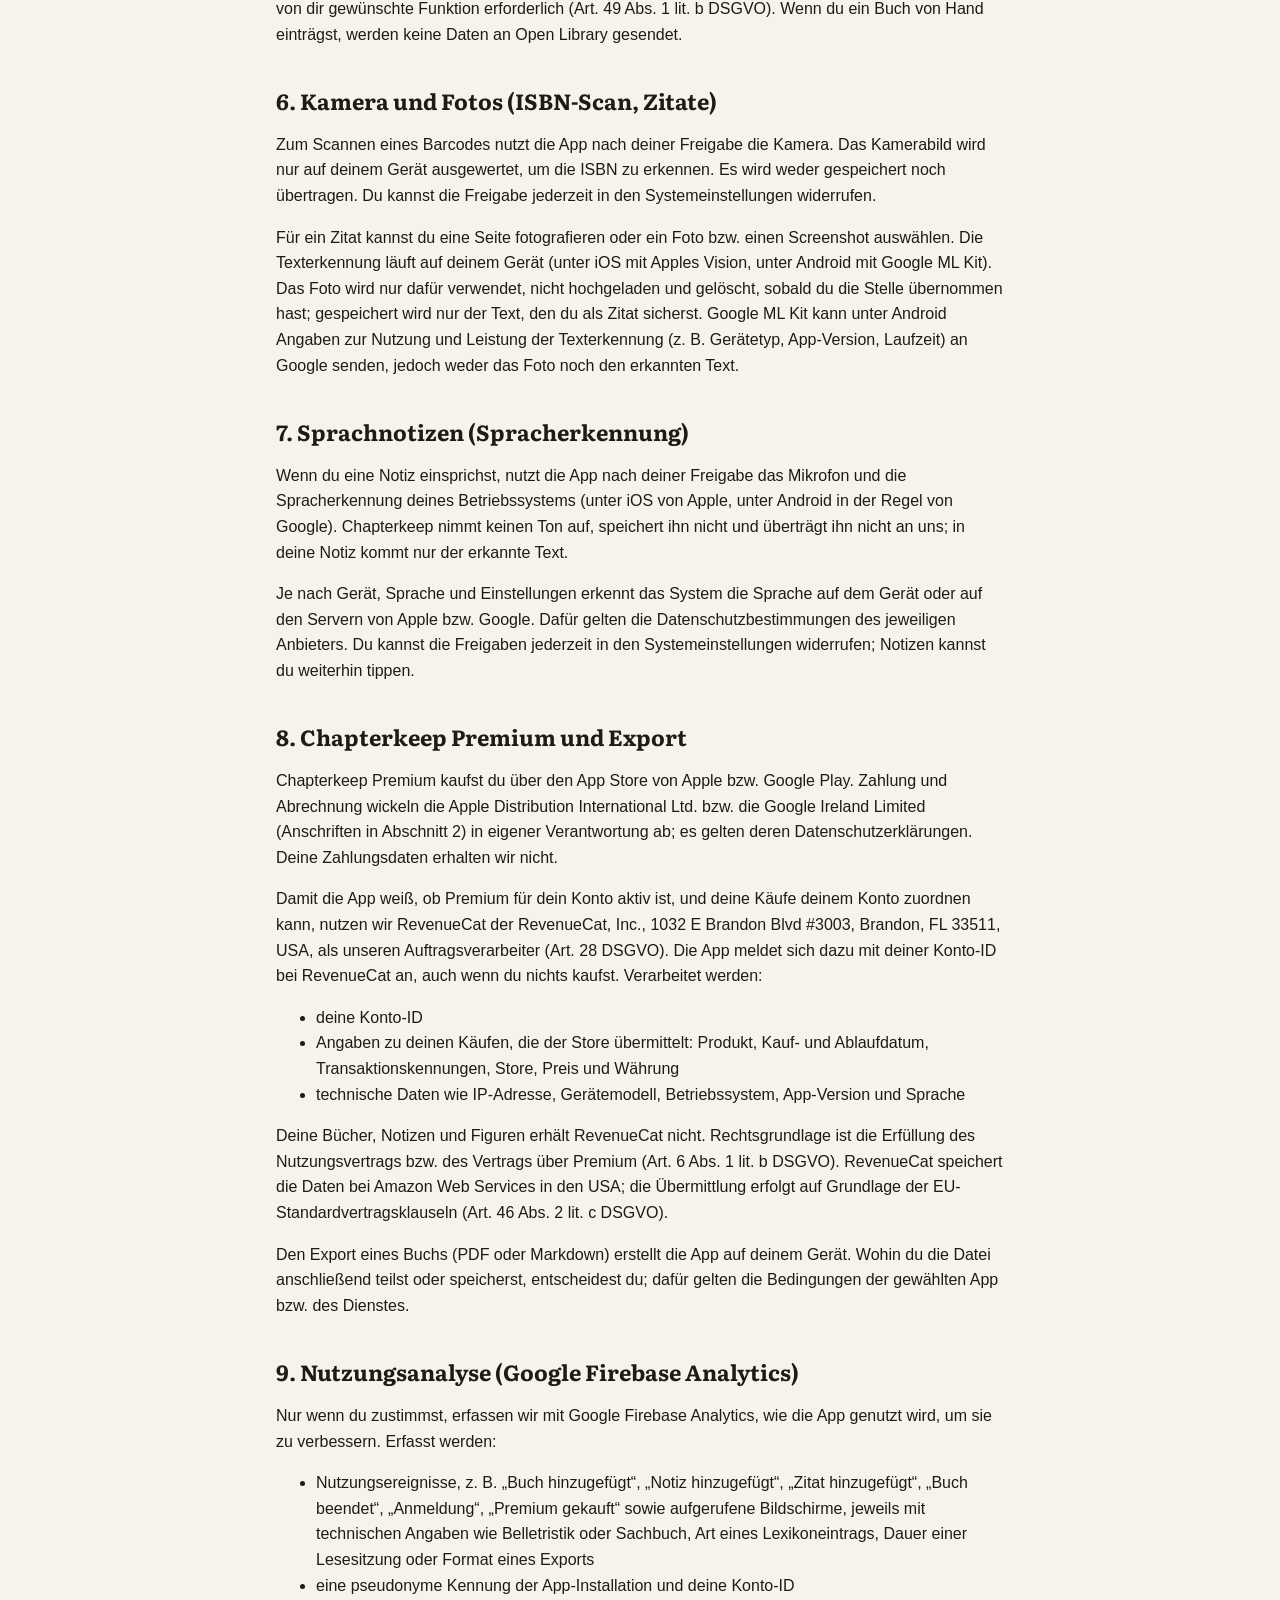
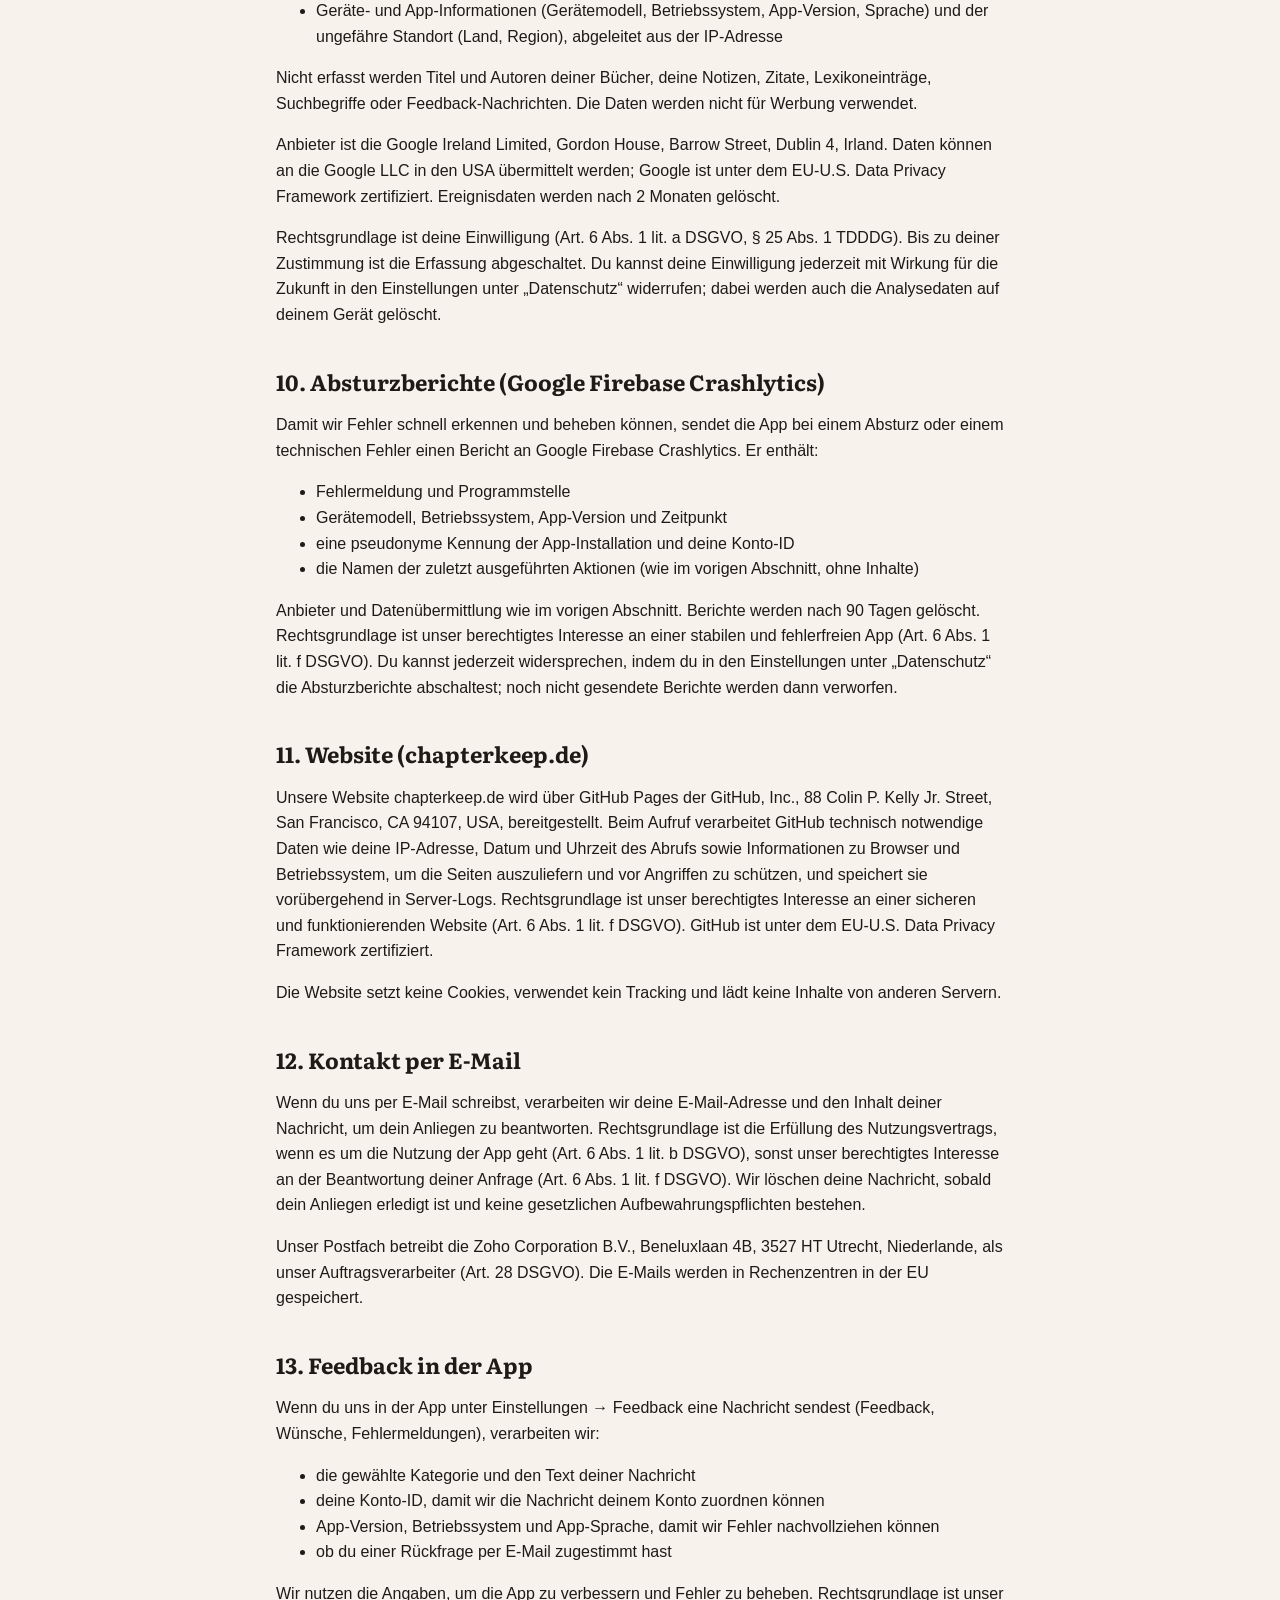
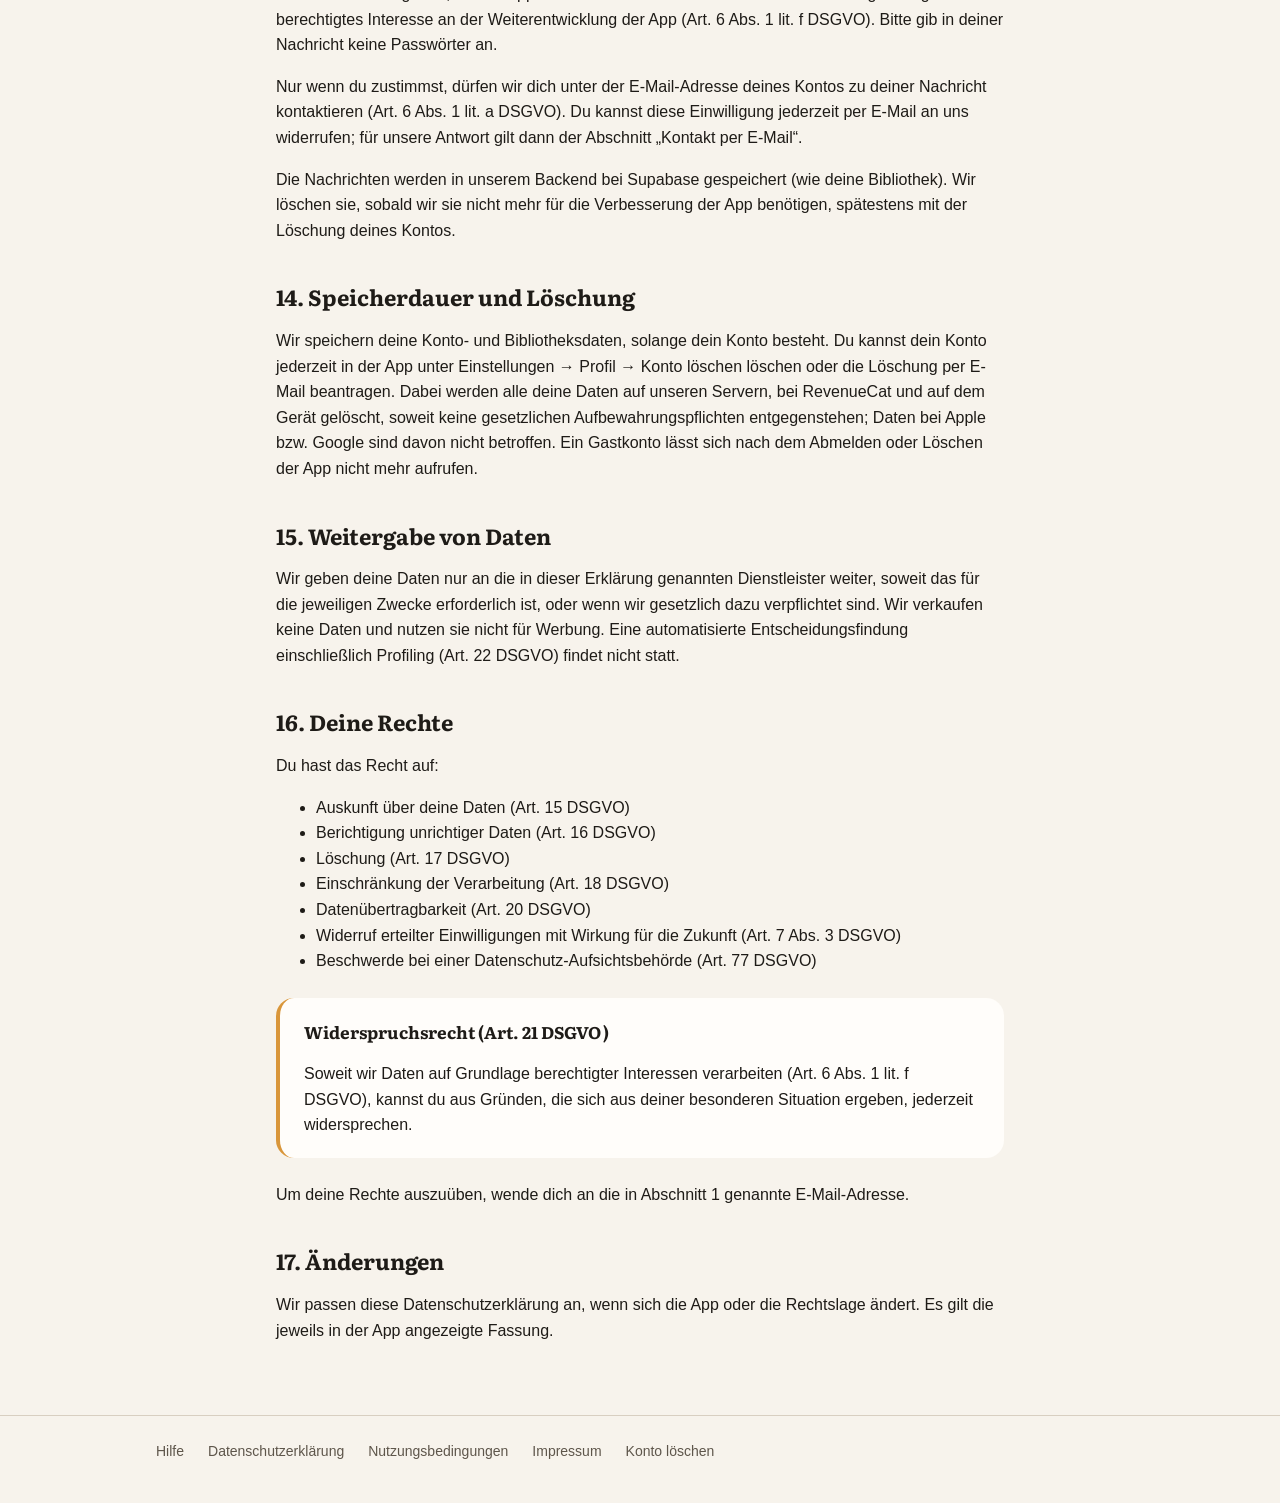
==== commit 81bcdd92: "Name Firebase Analytics and Crashlytics in the privacy policy Co-Authored-By: Claude Opus 5.5 <norep" ====
--- a/datenschutz/index.html
+++ b/datenschutz/index.html
@@ -23,7 +23,7 @@
 <p class="intro">Hier erfährst du, welche personenbezogenen Daten Chapterkeep verarbeitet, zu welchen Zwecken, auf welcher Rechtsgrundlage und welche Rechte du hast.</p>
 <aside class="summary">
 <h2>Das Wichtigste in Kürze</h2>
-<ul><li>Deine Bücher, Notizen und Figuren nutzen wir nur, um dir die App bereitzustellen. Wir verkaufen sie nicht, werten sie nicht aus und nutzen sie nicht für Werbung.</li><li>Gespeichert wird auf deinem Gerät und auf Servern in der EU.</li><li>Bei der Buchsuche gehen nur der Suchbegriff bzw. die ISBN an Open Library, nicht dein Konto.</li><li>Keine Nutzungsanalyse, keine Werbung, kein Tracking.</li><li>Du kannst dein Konto mit allen Daten jederzeit in der App löschen.</li></ul>
+<ul><li>Deine Bücher, Notizen und Figuren nutzen wir nur, um dir die App bereitzustellen. Wir verkaufen sie nicht, werten sie nicht aus und nutzen sie nicht für Werbung.</li><li>Gespeichert wird auf deinem Gerät und auf Servern in der EU.</li><li>Bei der Buchsuche gehen nur der Suchbegriff bzw. die ISBN an Open Library, nicht dein Konto.</li><li>Nutzungsanalyse nur mit deiner Einwilligung, Absturzberichte kannst du jederzeit abschalten. Keine Werbung.</li><li>Du kannst dein Konto mit allen Daten jederzeit in der App löschen.</li></ul>
 <p class="note">Die Kurzfassung erleichtert den Überblick. Maßgeblich sind die folgenden Abschnitte.</p>
 </aside>
 <nav class="toc">
@@ -37,13 +37,15 @@
 <li><a href="#section-6">Kamera und Fotos (ISBN-Scan, Zitate)</a></li>
 <li><a href="#section-7">Sprachnotizen (Spracherkennung)</a></li>
 <li><a href="#section-8">Chapterkeep Premium und Export</a></li>
-<li><a href="#section-9">Website (chapterkeep.de)</a></li>
-<li><a href="#section-10">Kontakt per E-Mail</a></li>
-<li><a href="#section-11">Feedback in der App</a></li>
-<li><a href="#section-12">Speicherdauer und Löschung</a></li>
-<li><a href="#section-13">Weitergabe von Daten</a></li>
-<li><a href="#section-14">Deine Rechte</a></li>
-<li><a href="#section-15">Änderungen</a></li>
+<li><a href="#section-9">Nutzungsanalyse (Google Firebase Analytics)</a></li>
+<li><a href="#section-10">Absturzberichte (Google Firebase Crashlytics)</a></li>
+<li><a href="#section-11">Website (chapterkeep.de)</a></li>
+<li><a href="#section-12">Kontakt per E-Mail</a></li>
+<li><a href="#section-13">Feedback in der App</a></li>
+<li><a href="#section-14">Speicherdauer und Löschung</a></li>
+<li><a href="#section-15">Weitergabe von Daten</a></li>
+<li><a href="#section-16">Deine Rechte</a></li>
+<li><a href="#section-17">Änderungen</a></li>
 </ol>
 </nav>
 <section id="section-1">
@@ -101,40 +103,54 @@
 <p>Den Export eines Buchs (PDF oder Markdown) erstellt die App auf deinem Gerät. Wohin du die Datei anschließend teilst oder speicherst, entscheidest du; dafür gelten die Bedingungen der gewählten App bzw. des Dienstes.</p>
 </section>
 <section id="section-9">
-<h2>9. Website (chapterkeep.de)</h2>
+<h2>9. Nutzungsanalyse (Google Firebase Analytics)</h2>
+<p>Nur wenn du zustimmst, erfassen wir mit Google Firebase Analytics, wie die App genutzt wird, um sie zu verbessern. Erfasst werden:</p>
+<ul><li>Nutzungsereignisse, z. B. „Buch hinzugefügt“, „Notiz hinzugefügt“, „Zitat hinzugefügt“, „Buch beendet“, „Anmeldung“, „Premium gekauft“ sowie aufgerufene Bildschirme, jeweils mit technischen Angaben wie Belletristik oder Sachbuch, Art eines Lexikoneintrags, Dauer einer Lesesitzung oder Format eines Exports</li><li>eine pseudonyme Kennung der App-Installation und deine Konto-ID</li><li>Geräte- und App-Informationen (Gerätemodell, Betriebssystem, App-Version, Sprache) und der ungefähre Standort (Land, Region), abgeleitet aus der IP-Adresse</li></ul>
+<p>Nicht erfasst werden Titel und Autoren deiner Bücher, deine Notizen, Zitate, Lexikoneinträge, Suchbegriffe oder Feedback-Nachrichten. Die Daten werden nicht für Werbung verwendet.</p>
+<p>Anbieter ist die Google Ireland Limited, Gordon House, Barrow Street, Dublin 4, Irland. Daten können an die Google LLC in den USA übermittelt werden; Google ist unter dem EU-U.S. Data Privacy Framework zertifiziert. Ereignisdaten werden nach 2 Monaten gelöscht.</p>
+<p>Rechtsgrundlage ist deine Einwilligung (Art. 6 Abs. 1 lit. a DSGVO, § 25 Abs. 1 TDDDG). Bis zu deiner Zustimmung ist die Erfassung abgeschaltet. Du kannst deine Einwilligung jederzeit mit Wirkung für die Zukunft in den Einstellungen unter „Datenschutz“ widerrufen; dabei werden auch die Analysedaten auf deinem Gerät gelöscht.</p>
+</section>
+<section id="section-10">
+<h2>10. Absturzberichte (Google Firebase Crashlytics)</h2>
+<p>Damit wir Fehler schnell erkennen und beheben können, sendet die App bei einem Absturz oder einem technischen Fehler einen Bericht an Google Firebase Crashlytics. Er enthält:</p>
+<ul><li>Fehlermeldung und Programmstelle</li><li>Gerätemodell, Betriebssystem, App-Version und Zeitpunkt</li><li>eine pseudonyme Kennung der App-Installation und deine Konto-ID</li><li>die Namen der zuletzt ausgeführten Aktionen (wie im vorigen Abschnitt, ohne Inhalte)</li></ul>
+<p>Anbieter und Datenübermittlung wie im vorigen Abschnitt. Berichte werden nach 90 Tagen gelöscht. Rechtsgrundlage ist unser berechtigtes Interesse an einer stabilen und fehlerfreien App (Art. 6 Abs. 1 lit. f DSGVO). Du kannst jederzeit widersprechen, indem du in den Einstellungen unter „Datenschutz“ die Absturzberichte abschaltest; noch nicht gesendete Berichte werden dann verworfen.</p>
+</section>
+<section id="section-11">
+<h2>11. Website (chapterkeep.de)</h2>
 <p>Unsere Website chapterkeep.de wird über GitHub Pages der GitHub, Inc., 88 Colin P. Kelly Jr. Street, San Francisco, CA 94107, USA, bereitgestellt. Beim Aufruf verarbeitet GitHub technisch notwendige Daten wie deine IP-Adresse, Datum und Uhrzeit des Abrufs sowie Informationen zu Browser und Betriebssystem, um die Seiten auszuliefern und vor Angriffen zu schützen, und speichert sie vorübergehend in Server-Logs. Rechtsgrundlage ist unser berechtigtes Interesse an einer sicheren und funktionierenden Website (Art. 6 Abs. 1 lit. f DSGVO). GitHub ist unter dem EU-U.S. Data Privacy Framework zertifiziert.</p>
 <p>Die Website setzt keine Cookies, verwendet kein Tracking und lädt keine Inhalte von anderen Servern.</p>
 </section>
-<section id="section-10">
-<h2>10. Kontakt per E-Mail</h2>
+<section id="section-12">
+<h2>12. Kontakt per E-Mail</h2>
 <p>Wenn du uns per E-Mail schreibst, verarbeiten wir deine E-Mail-Adresse und den Inhalt deiner Nachricht, um dein Anliegen zu beantworten. Rechtsgrundlage ist die Erfüllung des Nutzungsvertrags, wenn es um die Nutzung der App geht (Art. 6 Abs. 1 lit. b DSGVO), sonst unser berechtigtes Interesse an der Beantwortung deiner Anfrage (Art. 6 Abs. 1 lit. f DSGVO). Wir löschen deine Nachricht, sobald dein Anliegen erledigt ist und keine gesetzlichen Aufbewahrungspflichten bestehen.</p>
 <p>Unser Postfach betreibt die Zoho Corporation B.V., Beneluxlaan 4B, 3527 HT Utrecht, Niederlande, als unser Auftragsverarbeiter (Art. 28 DSGVO). Die E-Mails werden in Rechenzentren in der EU gespeichert.</p>
 </section>
-<section id="section-11">
-<h2>11. Feedback in der App</h2>
+<section id="section-13">
+<h2>13. Feedback in der App</h2>
 <p>Wenn du uns in der App unter Einstellungen → Feedback eine Nachricht sendest (Feedback, Wünsche, Fehlermeldungen), verarbeiten wir:</p>
 <ul><li>die gewählte Kategorie und den Text deiner Nachricht</li><li>deine Konto-ID, damit wir die Nachricht deinem Konto zuordnen können</li><li>App-Version, Betriebssystem und App-Sprache, damit wir Fehler nachvollziehen können</li><li>ob du einer Rückfrage per E-Mail zugestimmt hast</li></ul>
 <p>Wir nutzen die Angaben, um die App zu verbessern und Fehler zu beheben. Rechtsgrundlage ist unser berechtigtes Interesse an der Weiterentwicklung der App (Art. 6 Abs. 1 lit. f DSGVO). Bitte gib in deiner Nachricht keine Passwörter an.</p>
 <p>Nur wenn du zustimmst, dürfen wir dich unter der E-Mail-Adresse deines Kontos zu deiner Nachricht kontaktieren (Art. 6 Abs. 1 lit. a DSGVO). Du kannst diese Einwilligung jederzeit per E-Mail an uns widerrufen; für unsere Antwort gilt dann der Abschnitt „Kontakt per E-Mail“.</p>
 <p>Die Nachrichten werden in unserem Backend bei Supabase gespeichert (wie deine Bibliothek). Wir löschen sie, sobald wir sie nicht mehr für die Verbesserung der App benötigen, spätestens mit der Löschung deines Kontos.</p>
 </section>
-<section id="section-12">
-<h2>12. Speicherdauer und Löschung</h2>
+<section id="section-14">
+<h2>14. Speicherdauer und Löschung</h2>
 <p>Wir speichern deine Konto- und Bibliotheksdaten, solange dein Konto besteht. Du kannst dein Konto jederzeit in der App unter Einstellungen → Profil → Konto löschen löschen oder die Löschung per E-Mail beantragen. Dabei werden alle deine Daten auf unseren Servern, bei RevenueCat und auf dem Gerät gelöscht, soweit keine gesetzlichen Aufbewahrungspflichten entgegenstehen; Daten bei Apple bzw. Google sind davon nicht betroffen. Ein Gastkonto lässt sich nach dem Abmelden oder Löschen der App nicht mehr aufrufen.</p>
 </section>
-<section id="section-13">
-<h2>13. Weitergabe von Daten</h2>
-<p>Wir geben deine Daten nur an die in dieser Erklärung genannten Dienstleister weiter, soweit das für die jeweiligen Zwecke erforderlich ist, oder wenn wir gesetzlich dazu verpflichtet sind. Wir verkaufen keine Daten und nutzen sie nicht für Werbung. Die App enthält keine Nutzungsanalyse und kein Tracking. Eine automatisierte Entscheidungsfindung einschließlich Profiling (Art. 22 DSGVO) findet nicht statt.</p>
+<section id="section-15">
+<h2>15. Weitergabe von Daten</h2>
+<p>Wir geben deine Daten nur an die in dieser Erklärung genannten Dienstleister weiter, soweit das für die jeweiligen Zwecke erforderlich ist, oder wenn wir gesetzlich dazu verpflichtet sind. Wir verkaufen keine Daten und nutzen sie nicht für Werbung. Eine automatisierte Entscheidungsfindung einschließlich Profiling (Art. 22 DSGVO) findet nicht statt.</p>
 </section>
-<section id="section-14">
-<h2>14. Deine Rechte</h2>
+<section id="section-16">
+<h2>16. Deine Rechte</h2>
 <p>Du hast das Recht auf:</p>
 <ul><li>Auskunft über deine Daten (Art. 15 DSGVO)</li><li>Berichtigung unrichtiger Daten (Art. 16 DSGVO)</li><li>Löschung (Art. 17 DSGVO)</li><li>Einschränkung der Verarbeitung (Art. 18 DSGVO)</li><li>Datenübertragbarkeit (Art. 20 DSGVO)</li><li>Widerruf erteilter Einwilligungen mit Wirkung für die Zukunft (Art. 7 Abs. 3 DSGVO)</li><li>Beschwerde bei einer Datenschutz-Aufsichtsbehörde (Art. 77 DSGVO)</li></ul>
 <div class="notice"><h3>Widerspruchsrecht (Art. 21 DSGVO)</h3><p>Soweit wir Daten auf Grundlage berechtigter Interessen verarbeiten (Art. 6 Abs. 1 lit. f DSGVO), kannst du aus Gründen, die sich aus deiner besonderen Situation ergeben, jederzeit widersprechen.</p></div>
 <p>Um deine Rechte auszuüben, wende dich an die in Abschnitt 1 genannte E-Mail-Adresse.</p>
 </section>
-<section id="section-15">
-<h2>15. Änderungen</h2>
+<section id="section-17">
+<h2>17. Änderungen</h2>
 <p>Wir passen diese Datenschutzerklärung an, wenn sich die App oder die Rechtslage ändert. Es gilt die jeweils in der App angezeigte Fassung.</p>
 </section>
   </main>
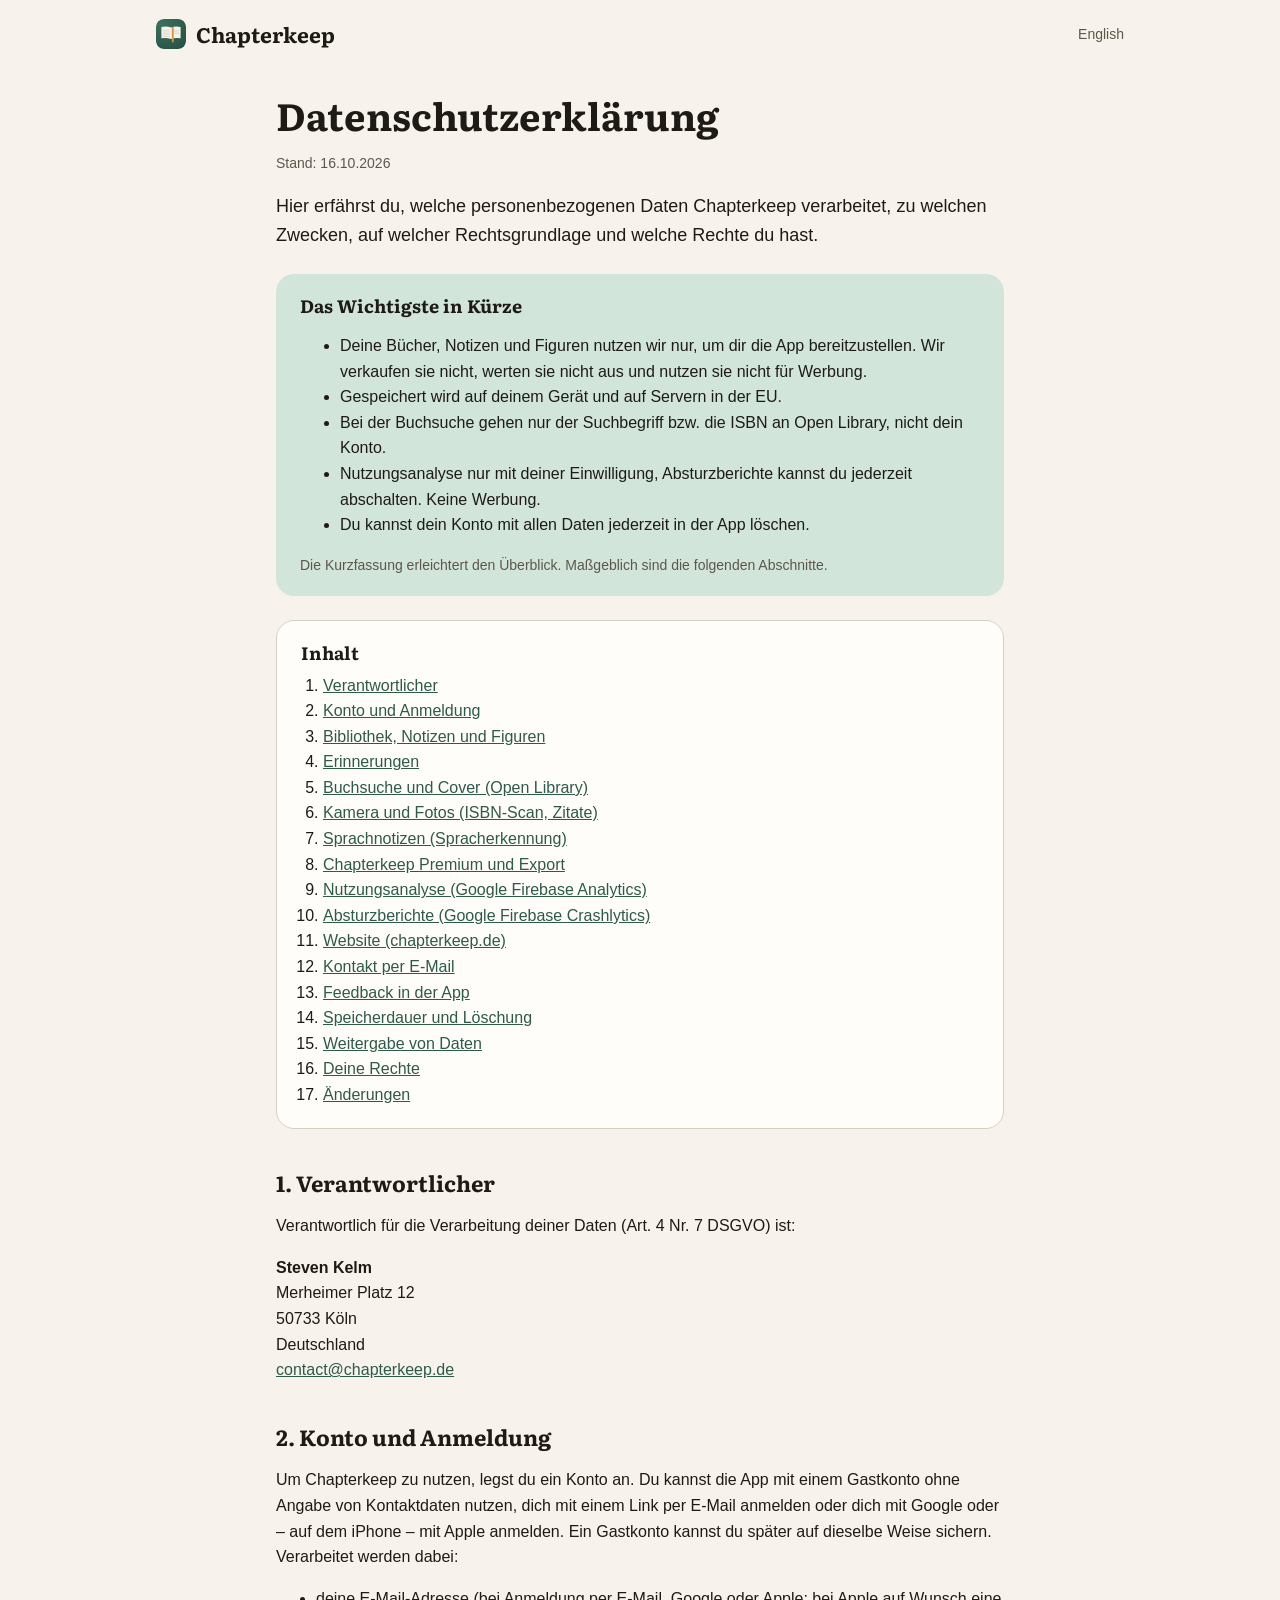
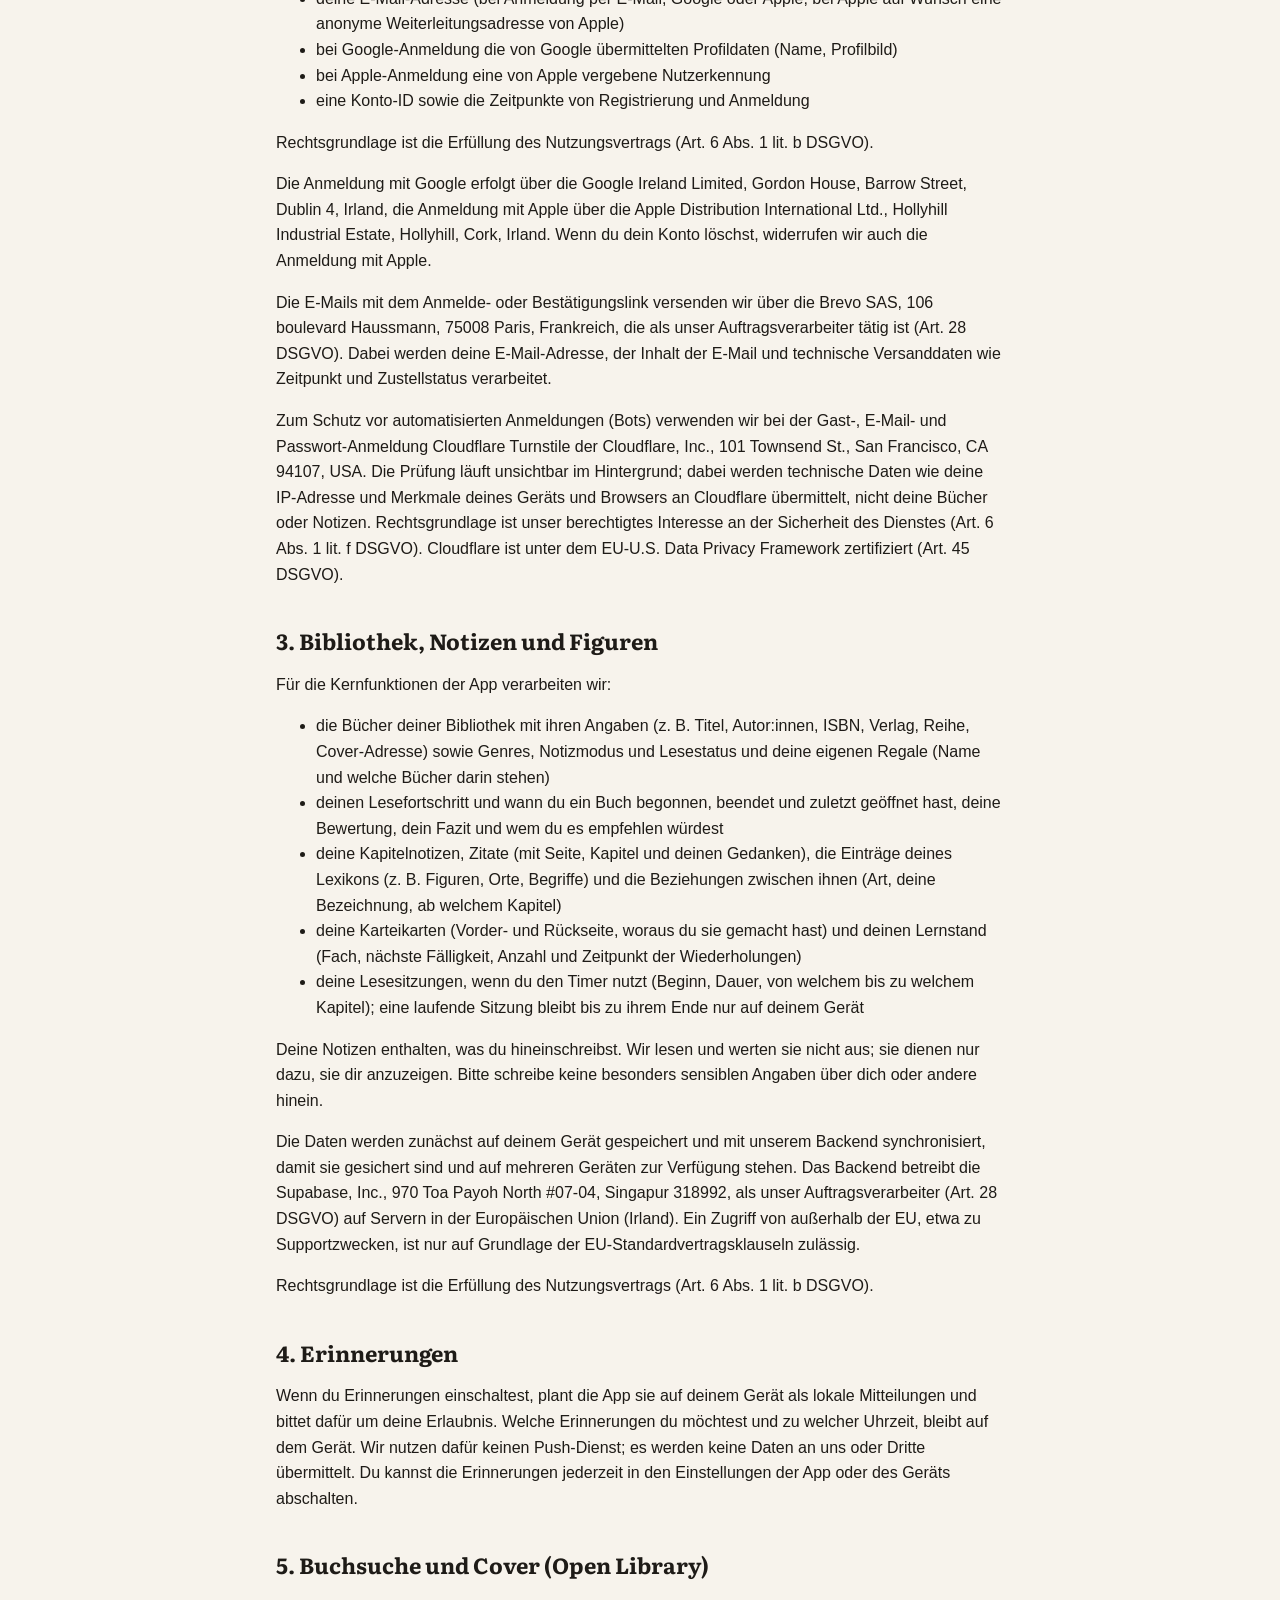
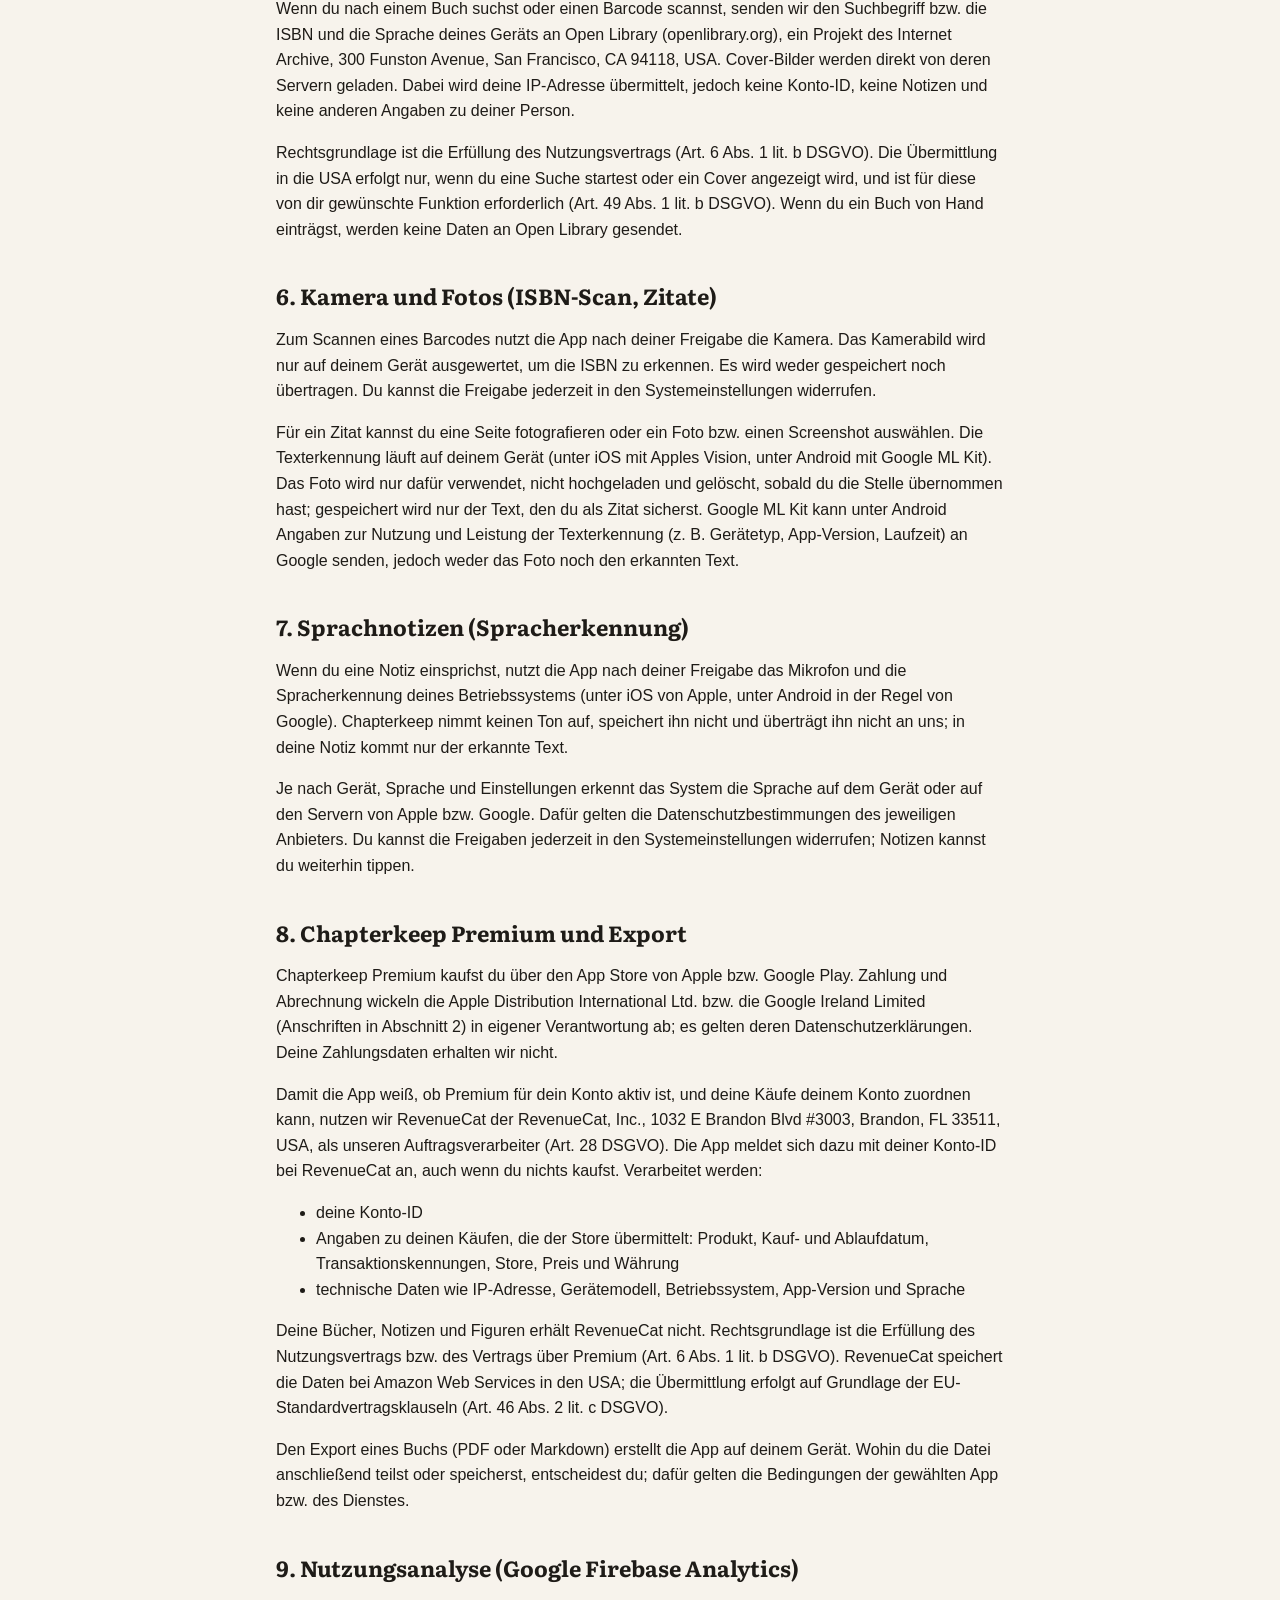
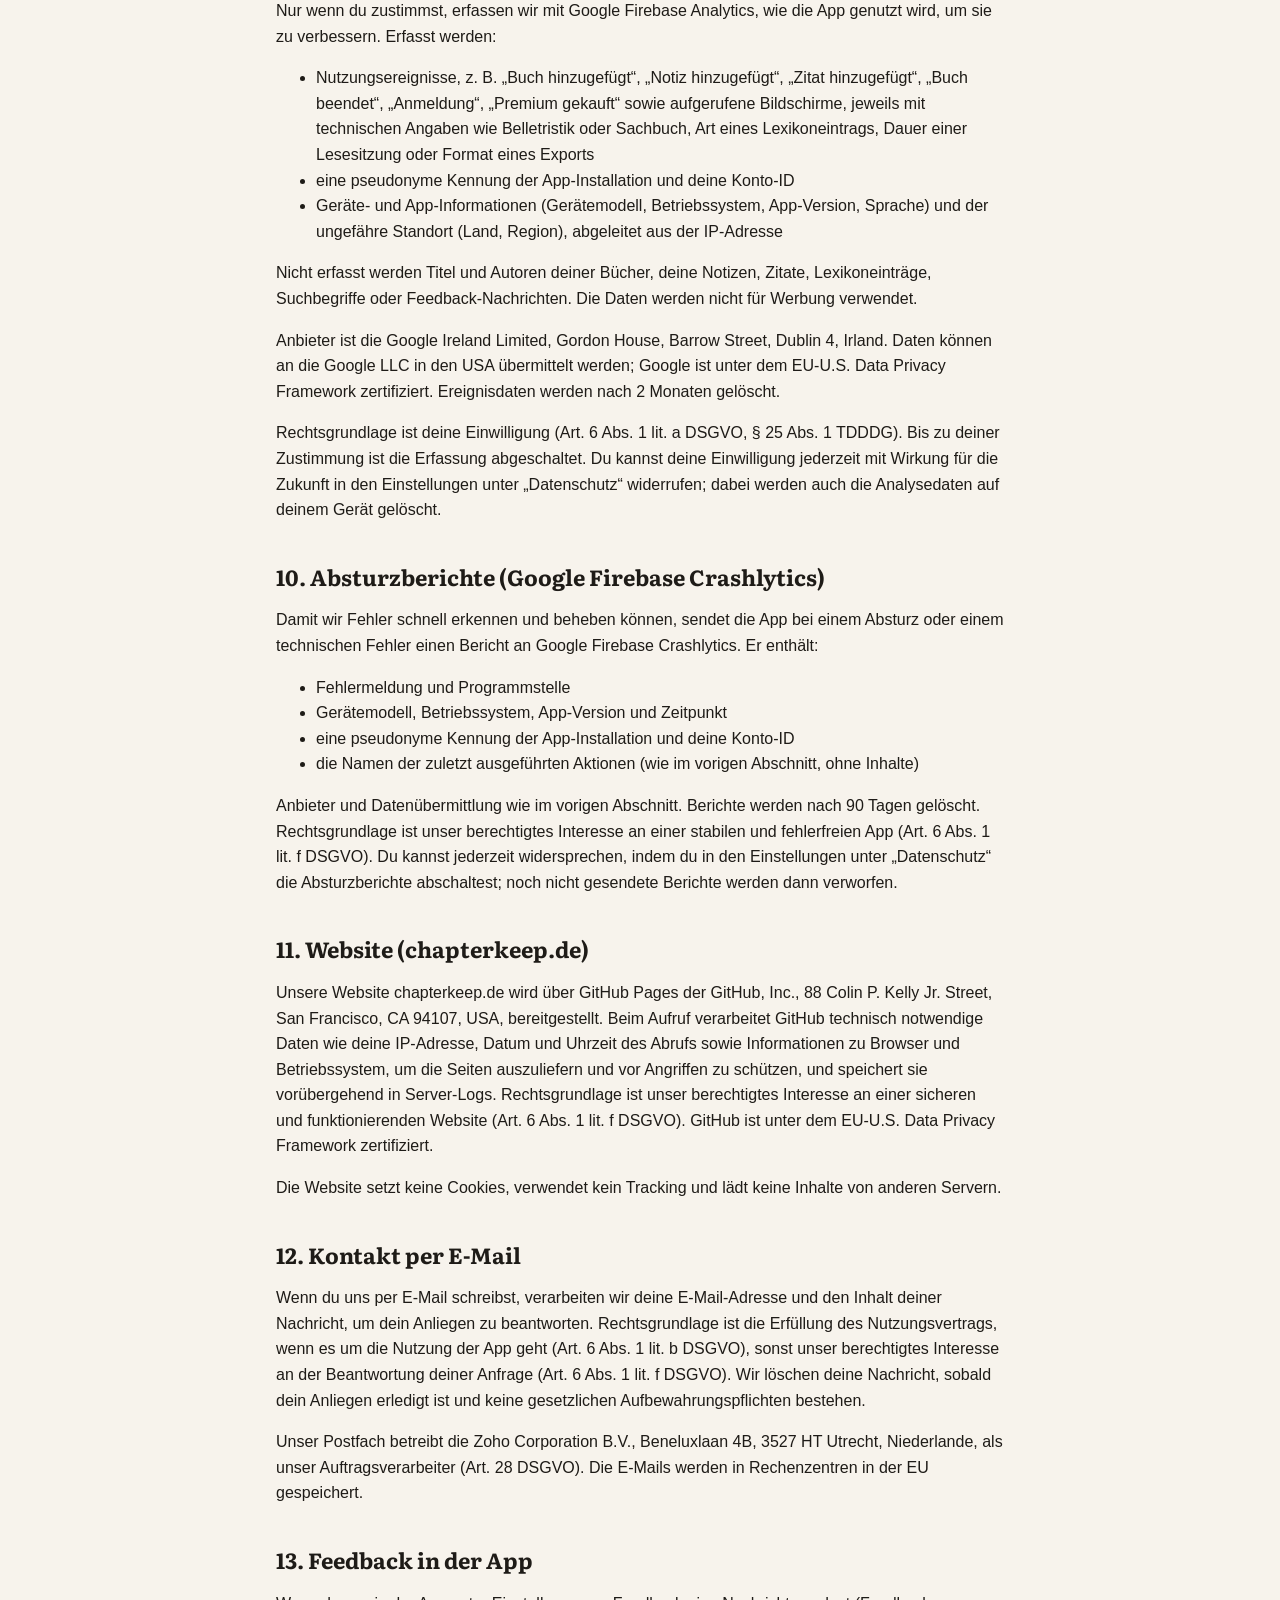
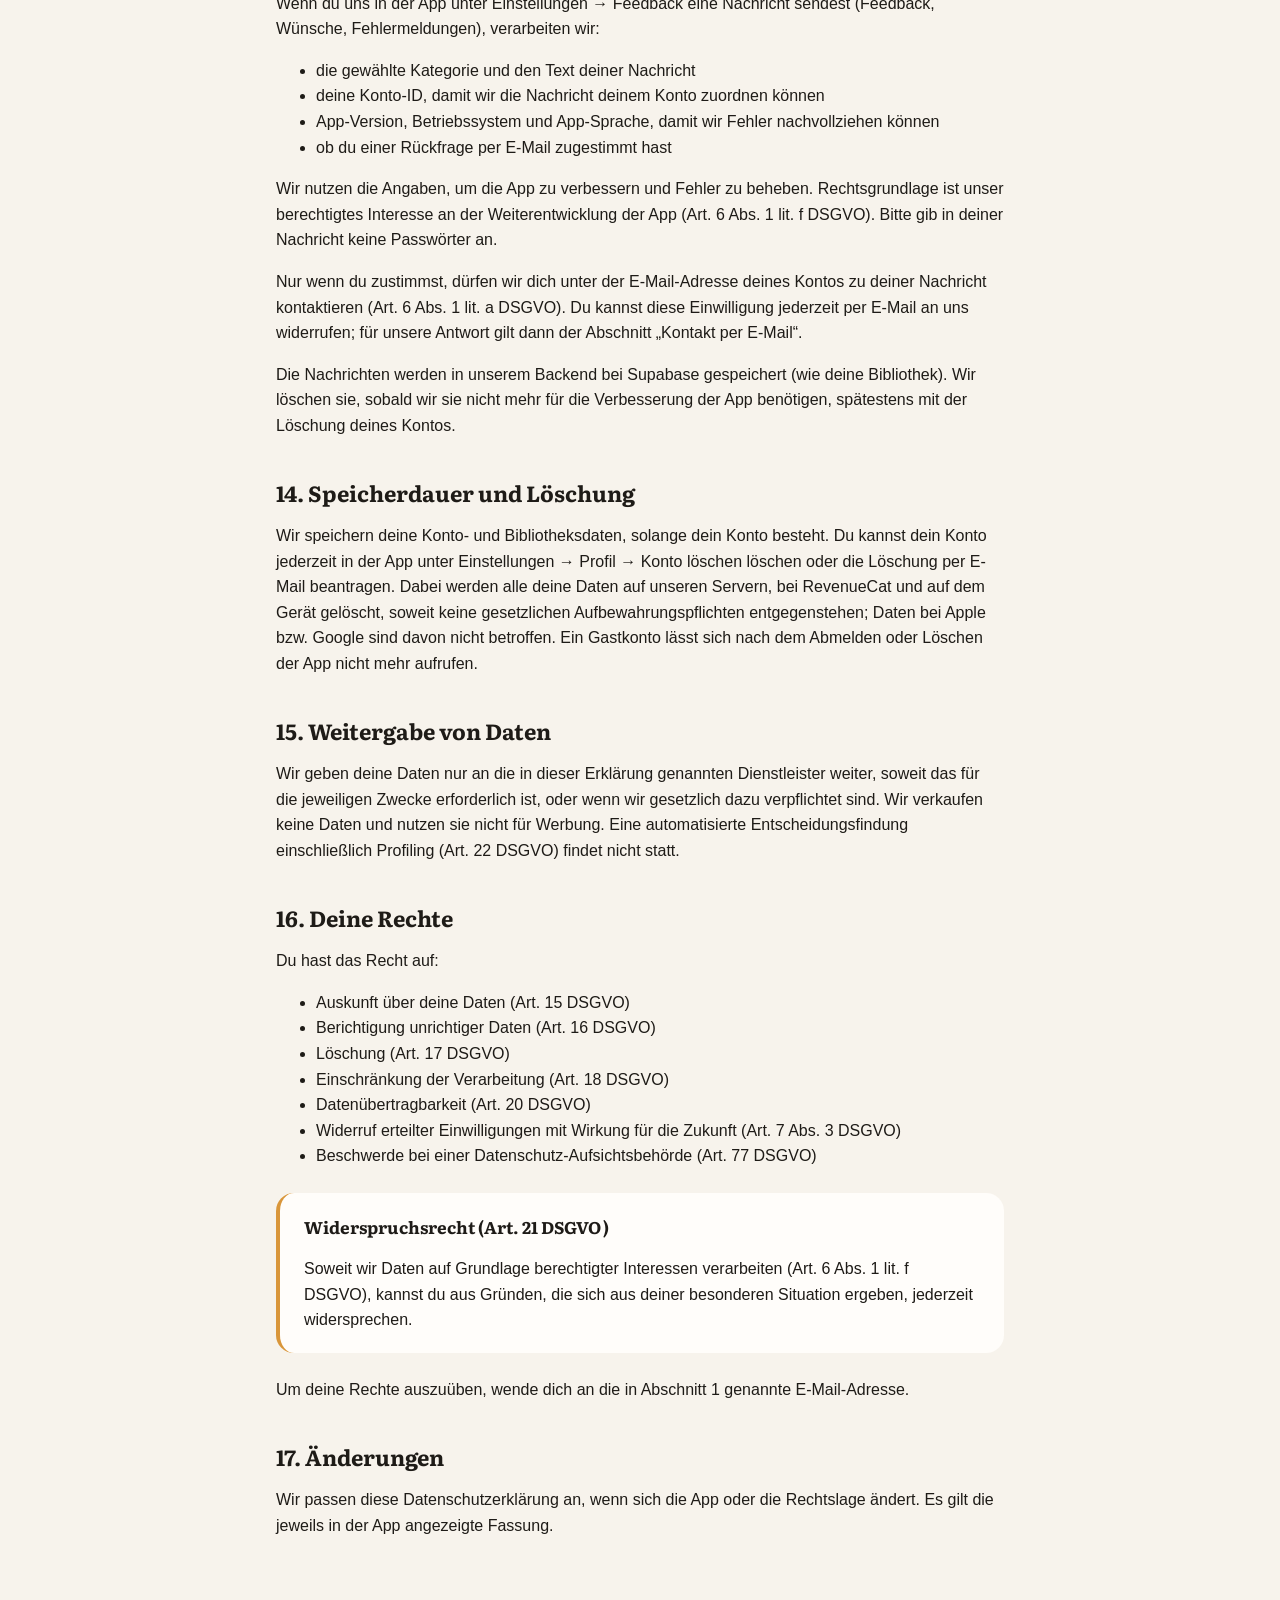
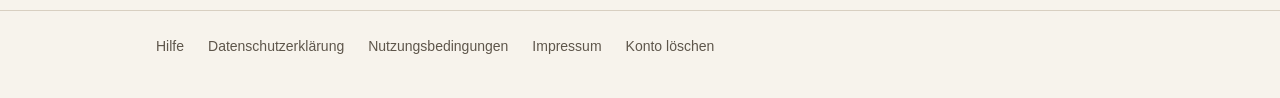
==== commit acbd24f2: "Name Cloudflare Turnstile in the privacy policy Regenerated from the app (tool/website/export_legal_" ====
--- a/datenschutz/index.html
+++ b/datenschutz/index.html
@@ -19,7 +19,7 @@
   </header>
   <main class="wrap legal">
 <h1>Datenschutzerklärung</h1>
-<p class="updated">Stand: 15.10.2026</p>
+<p class="updated">Stand: 16.10.2026</p>
 <p class="intro">Hier erfährst du, welche personenbezogenen Daten Chapterkeep verarbeitet, zu welchen Zwecken, auf welcher Rechtsgrundlage und welche Rechte du hast.</p>
 <aside class="summary">
 <h2>Das Wichtigste in Kürze</h2>
@@ -66,6 +66,7 @@
 <p>Rechtsgrundlage ist die Erfüllung des Nutzungsvertrags (Art. 6 Abs. 1 lit. b DSGVO).</p>
 <p>Die Anmeldung mit Google erfolgt über die Google Ireland Limited, Gordon House, Barrow Street, Dublin 4, Irland, die Anmeldung mit Apple über die Apple Distribution International Ltd., Hollyhill Industrial Estate, Hollyhill, Cork, Irland. Wenn du dein Konto löschst, widerrufen wir auch die Anmeldung mit Apple.</p>
 <p>Die E-Mails mit dem Anmelde- oder Bestätigungslink versenden wir über die Brevo SAS, 106 boulevard Haussmann, 75008 Paris, Frankreich, die als unser Auftragsverarbeiter tätig ist (Art. 28 DSGVO). Dabei werden deine E-Mail-Adresse, der Inhalt der E-Mail und technische Versanddaten wie Zeitpunkt und Zustellstatus verarbeitet.</p>
+<p>Zum Schutz vor automatisierten Anmeldungen (Bots) verwenden wir bei der Gast-, E-Mail- und Passwort-Anmeldung Cloudflare Turnstile der Cloudflare, Inc., 101 Townsend St., San Francisco, CA 94107, USA. Die Prüfung läuft unsichtbar im Hintergrund; dabei werden technische Daten wie deine IP-Adresse und Merkmale deines Geräts und Browsers an Cloudflare übermittelt, nicht deine Bücher oder Notizen. Rechtsgrundlage ist unser berechtigtes Interesse an der Sicherheit des Dienstes (Art. 6 Abs. 1 lit. f DSGVO). Cloudflare ist unter dem EU-U.S. Data Privacy Framework zertifiziert (Art. 45 DSGVO).</p>
 </section>
 <section id="section-3">
 <h2>3. Bibliothek, Notizen und Figuren</h2>
